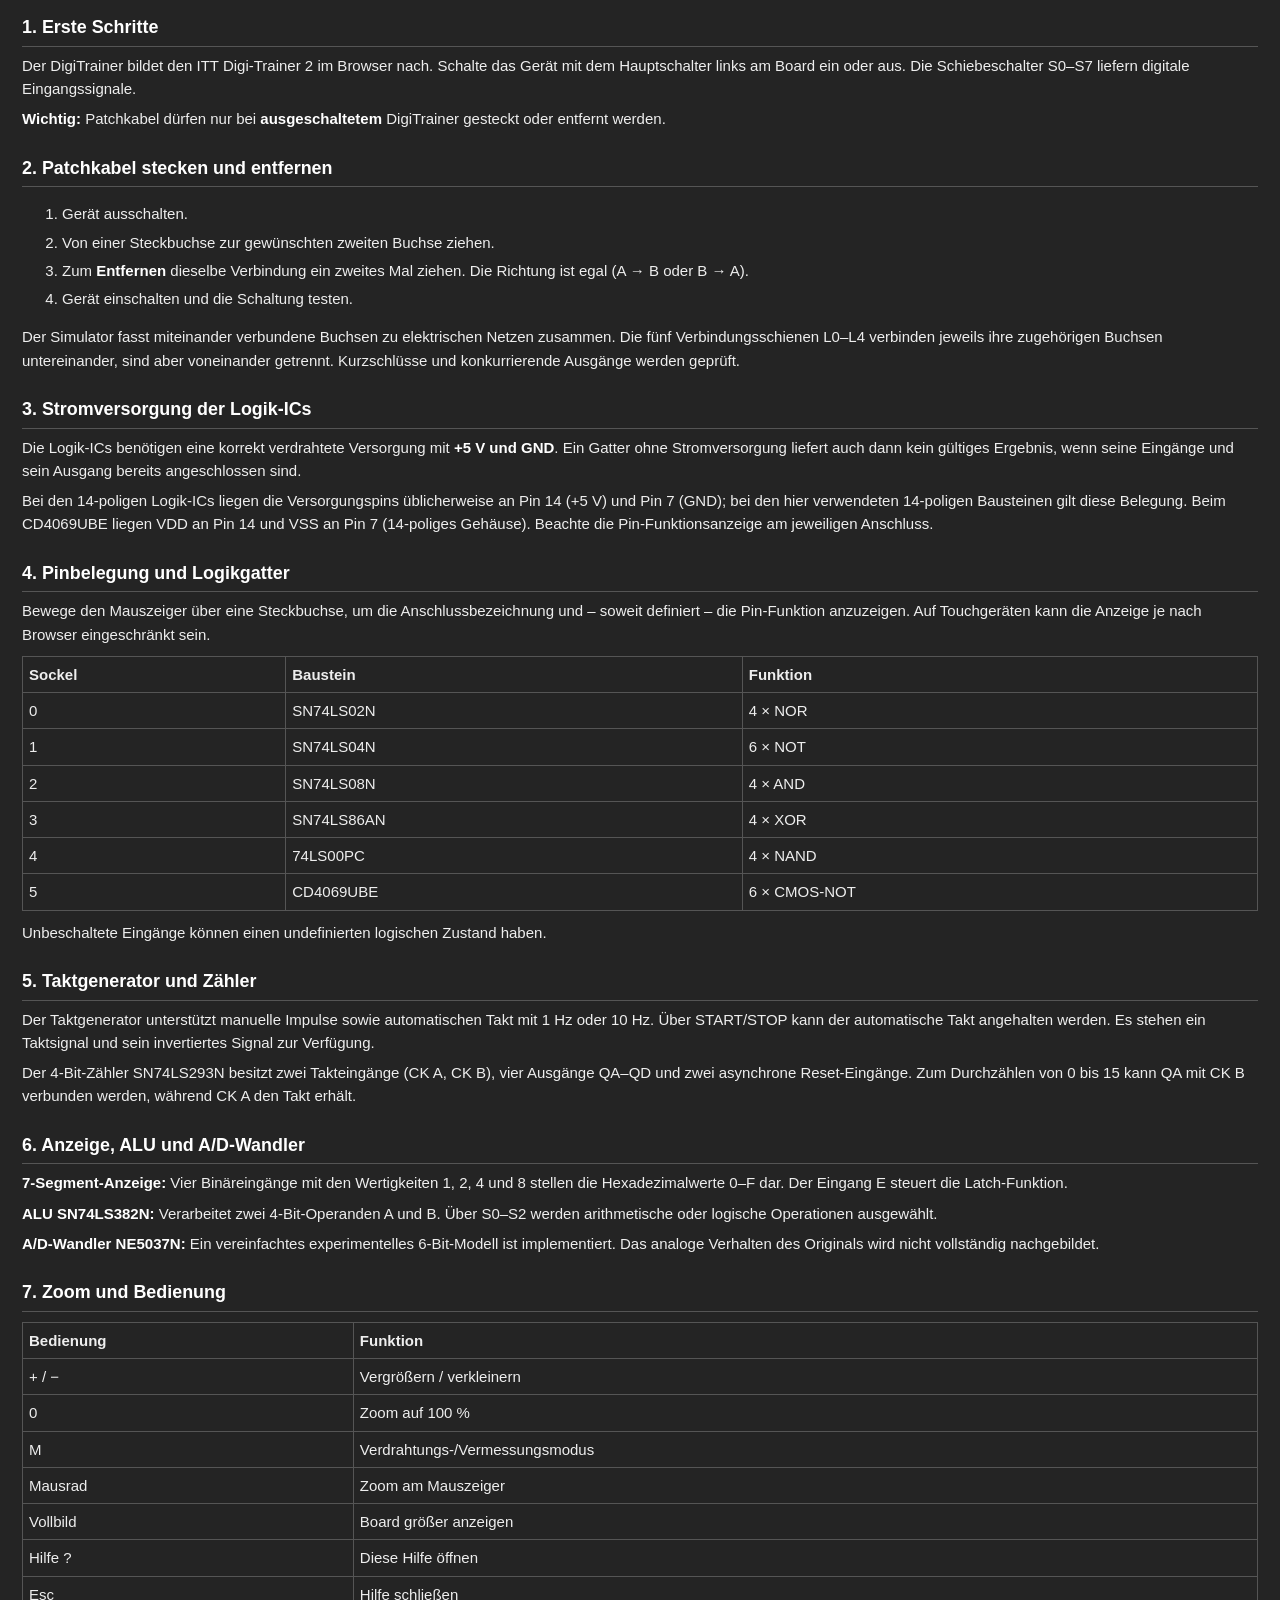
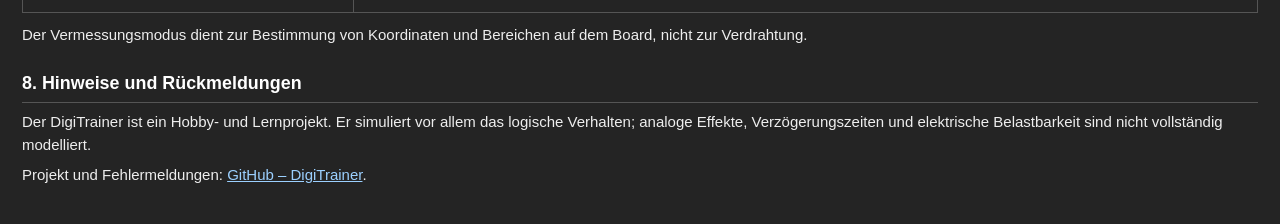
==== help.html @ 3e407222 "Add files via upload" ====
<!DOCTYPE html>
<html lang="de"><head><meta charset="UTF-8"><meta name="viewport" content="width=device-width, initial-scale=1"><title>DigiTrainer – Hilfe</title>
<style>body{background:#242424;color:#eee;font:15px/1.55 Arial,Helvetica,sans-serif;margin:0;padding:14px 22px 30px}h2{color:#fff;font-size:1.12rem;margin:24px 0 7px;border-bottom:1px solid #555;padding-bottom:4px}h2:first-child{margin-top:0}p{margin:7px 0}li{margin:5px 0}code{background:#393939;padding:2px 5px;border-radius:3px}a{color:#9bd0ff}strong{color:white}table{border-collapse:collapse;width:100%;margin:10px 0}td,th{border:1px solid #555;padding:6px;text-align:left}@media(max-width:500px){body{padding:12px;font-size:14px}}</style></head><body>
<h2>1. Erste Schritte</h2>
<p>Der DigiTrainer bildet den ITT Digi-Trainer 2 im Browser nach. Schalte das Gerät mit dem Hauptschalter links am Board ein oder aus. Die Schiebeschalter S0–S7 liefern digitale Eingangssignale.</p>
<p><strong>Wichtig:</strong> Patchkabel dürfen nur bei <strong>ausgeschaltetem</strong> DigiTrainer gesteckt oder entfernt werden.</p>
<h2>2. Patchkabel stecken und entfernen</h2>
<ol><li>Gerät ausschalten.</li><li>Von einer Steckbuchse zur gewünschten zweiten Buchse ziehen.</li><li>Zum <strong>Entfernen</strong> dieselbe Verbindung ein zweites Mal ziehen. Die Richtung ist egal (A → B oder B → A).</li><li>Gerät einschalten und die Schaltung testen.</li></ol>
<p>Der Simulator fasst miteinander verbundene Buchsen zu elektrischen Netzen zusammen. Die fünf Verbindungsschienen L0–L4 verbinden jeweils ihre zugehörigen Buchsen untereinander, sind aber voneinander getrennt. Kurzschlüsse und konkurrierende Ausgänge werden geprüft.</p>
<h2>3. Stromversorgung der Logik-ICs</h2>
<p>Die Logik-ICs benötigen eine korrekt verdrahtete Versorgung mit <strong>+5 V und GND</strong>. Ein Gatter ohne Stromversorgung liefert auch dann kein gültiges Ergebnis, wenn seine Eingänge und sein Ausgang bereits angeschlossen sind.</p>
<p>Bei den 14-poligen Logik-ICs liegen die Versorgungspins üblicherweise an Pin 14 (+5 V) und Pin 7 (GND); bei den hier verwendeten 14-poligen Bausteinen gilt diese Belegung. Beim CD4069UBE liegen VDD an Pin 14 und VSS an Pin 7 (14-poliges Gehäuse). Beachte die Pin-Funktionsanzeige am jeweiligen Anschluss.</p>
<h2>4. Pinbelegung und Logikgatter</h2>
<p>Bewege den Mauszeiger über eine Steckbuchse, um die Anschlussbezeichnung und – soweit definiert – die Pin-Funktion anzuzeigen. Auf Touchgeräten kann die Anzeige je nach Browser eingeschränkt sein.</p>
<table><tr><th>Sockel</th><th>Baustein</th><th>Funktion</th></tr><tr><td>0</td><td>SN74LS02N</td><td>4 × NOR</td></tr><tr><td>1</td><td>SN74LS04N</td><td>6 × NOT</td></tr><tr><td>2</td><td>SN74LS08N</td><td>4 × AND</td></tr><tr><td>3</td><td>SN74LS86AN</td><td>4 × XOR</td></tr><tr><td>4</td><td>74LS00PC</td><td>4 × NAND</td></tr><tr><td>5</td><td>CD4069UBE</td><td>6 × CMOS-NOT</td></tr></table>
<p>Unbeschaltete Eingänge können einen undefinierten logischen Zustand haben.</p>
<h2>5. Taktgenerator und Zähler</h2>
<p>Der Taktgenerator unterstützt manuelle Impulse sowie automatischen Takt mit 1 Hz oder 10 Hz. Über START/STOP kann der automatische Takt angehalten werden. Es stehen ein Taktsignal und sein invertiertes Signal zur Verfügung.</p>
<p>Der 4-Bit-Zähler SN74LS293N besitzt zwei Takteingänge (CK A, CK B), vier Ausgänge QA–QD und zwei asynchrone Reset-Eingänge. Zum Durchzählen von 0 bis 15 kann QA mit CK B verbunden werden, während CK A den Takt erhält.</p>
<h2>6. Anzeige, ALU und A/D-Wandler</h2>
<p><strong>7-Segment-Anzeige:</strong> Vier Binäreingänge mit den Wertigkeiten 1, 2, 4 und 8 stellen die Hexadezimalwerte 0–F dar. Der Eingang E steuert die Latch-Funktion.</p>
<p><strong>ALU SN74LS382N:</strong> Verarbeitet zwei 4-Bit-Operanden A und B. Über S0–S2 werden arithmetische oder logische Operationen ausgewählt.</p>
<p><strong>A/D-Wandler NE5037N:</strong> Ein vereinfachtes experimentelles 6-Bit-Modell ist implementiert. Das analoge Verhalten des Originals wird nicht vollständig nachgebildet.</p>
<h2>7. Zoom und Bedienung</h2>
<table><tr><th>Bedienung</th><th>Funktion</th></tr><tr><td>+ / −</td><td>Vergrößern / verkleinern</td></tr><tr><td>0</td><td>Zoom auf 100 %</td></tr><tr><td>M</td><td>Verdrahtungs-/Vermessungsmodus</td></tr><tr><td>Mausrad</td><td>Zoom am Mauszeiger</td></tr><tr><td>Vollbild</td><td>Board größer anzeigen</td></tr><tr><td>Hilfe ?</td><td>Diese Hilfe öffnen</td></tr><tr><td>Esc</td><td>Hilfe schließen</td></tr></table>
<p>Der Vermessungsmodus dient zur Bestimmung von Koordinaten und Bereichen auf dem Board, nicht zur Verdrahtung.</p>
<h2>8. Hinweise und Rückmeldungen</h2>
<p>Der DigiTrainer ist ein Hobby- und Lernprojekt. Er simuliert vor allem das logische Verhalten; analoge Effekte, Verzögerungszeiten und elektrische Belastbarkeit sind nicht vollständig modelliert.</p>
<p>Projekt und Fehlermeldungen: <a href="https://github.com/ManiBecker/DigiTrainer" target="_blank" rel="noopener">GitHub – DigiTrainer</a>.</p>
</body></html>
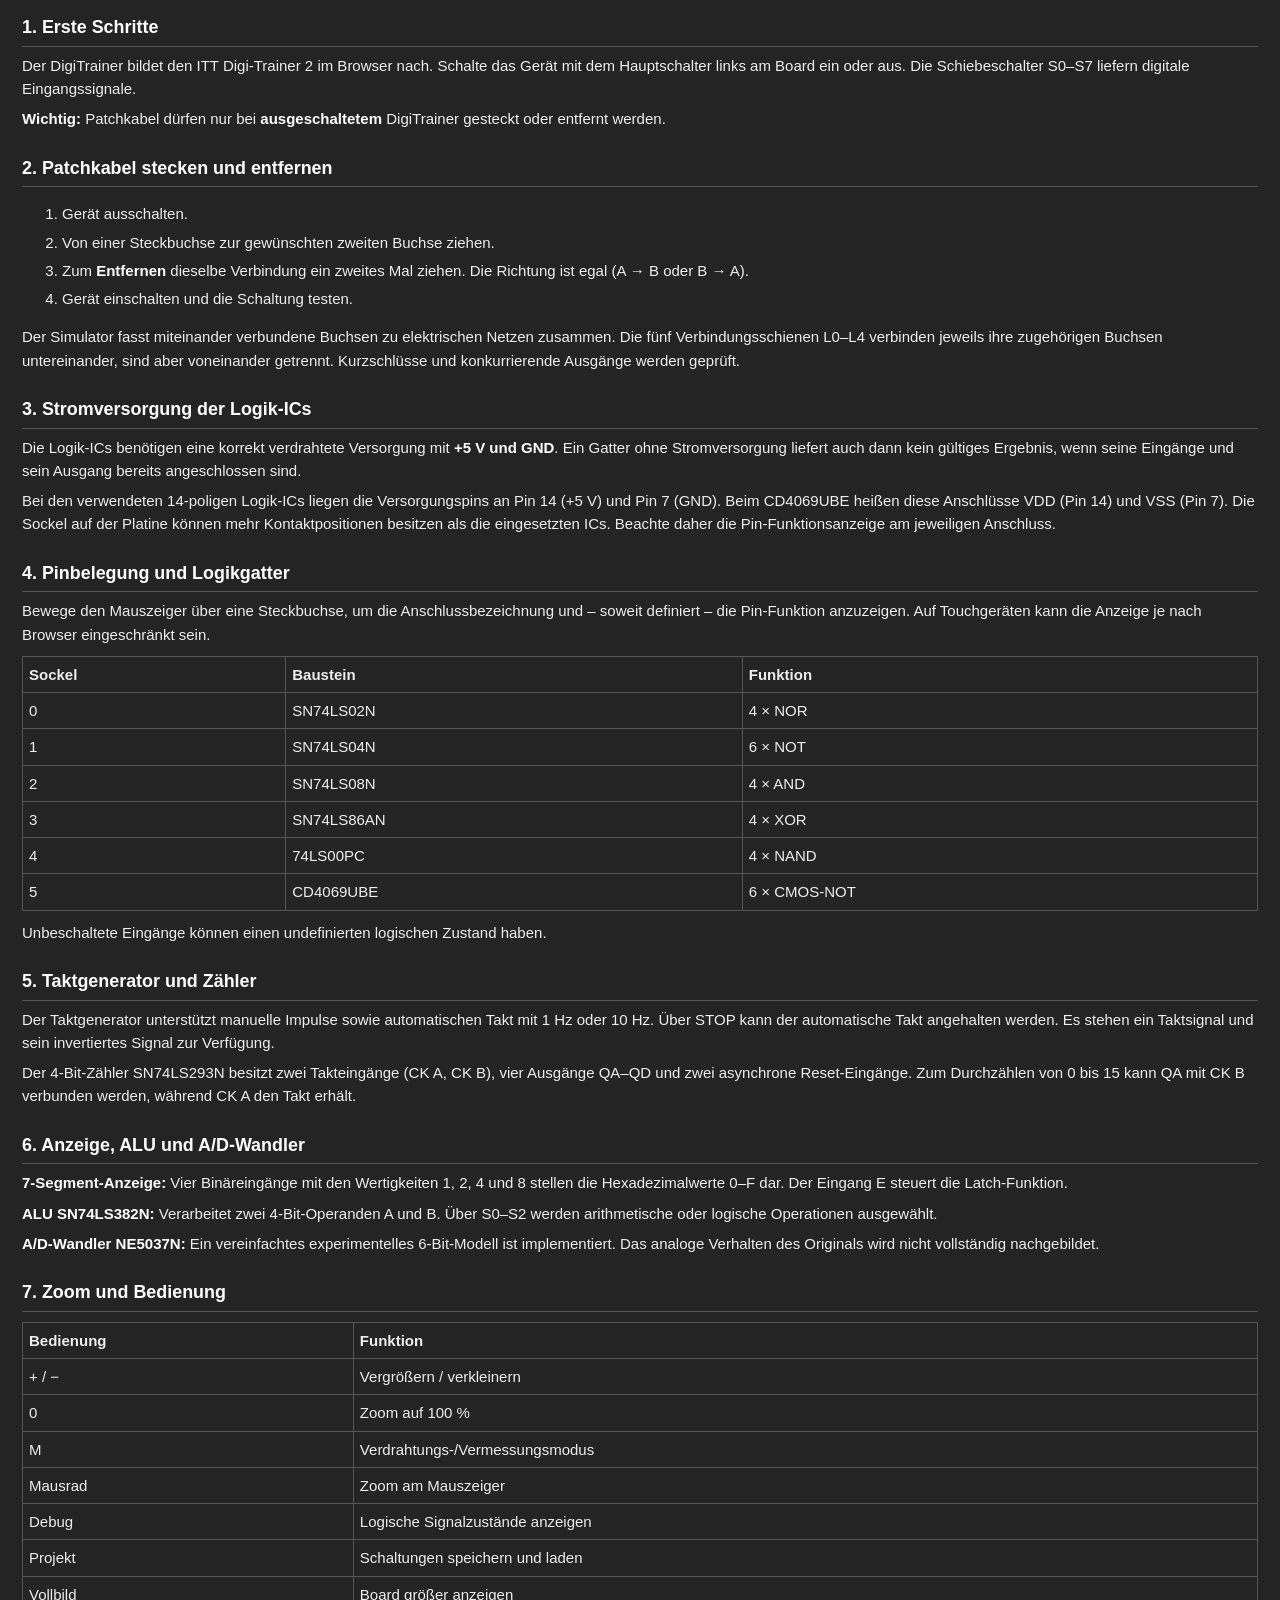
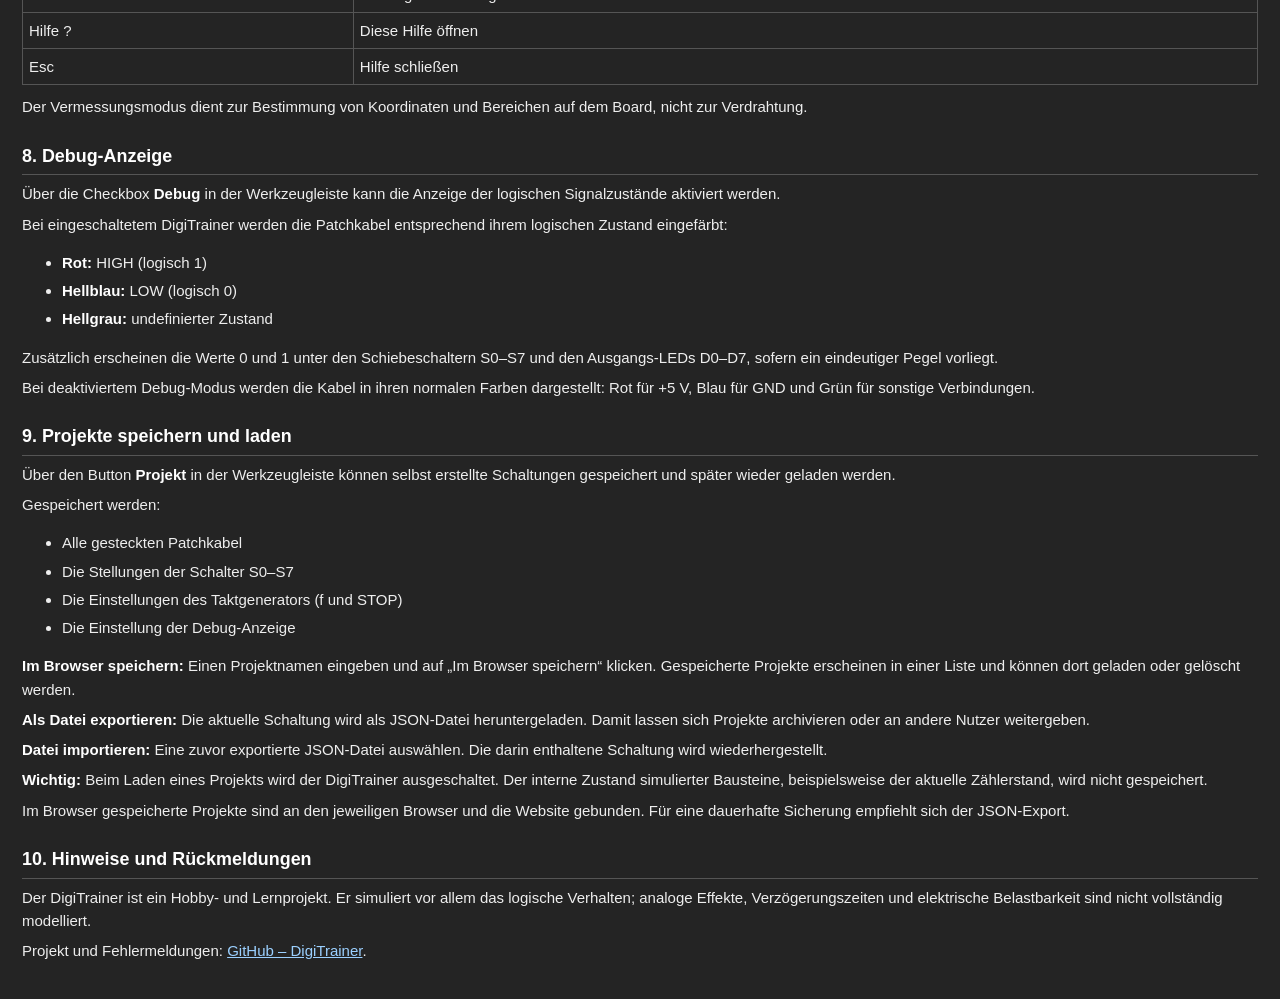
==== commit b2e673e6: "Refactor help.html for improved structure and content" ====
--- a/help.html
+++ b/help.html
@@ -1,30 +1,106 @@
 <!DOCTYPE html>
-<html lang="de"><head><meta charset="UTF-8"><meta name="viewport" content="width=device-width, initial-scale=1"><title>DigiTrainer – Hilfe</title>
-<style>body{background:#242424;color:#eee;font:15px/1.55 Arial,Helvetica,sans-serif;margin:0;padding:14px 22px 30px}h2{color:#fff;font-size:1.12rem;margin:24px 0 7px;border-bottom:1px solid #555;padding-bottom:4px}h2:first-child{margin-top:0}p{margin:7px 0}li{margin:5px 0}code{background:#393939;padding:2px 5px;border-radius:3px}a{color:#9bd0ff}strong{color:white}table{border-collapse:collapse;width:100%;margin:10px 0}td,th{border:1px solid #555;padding:6px;text-align:left}@media(max-width:500px){body{padding:12px;font-size:14px}}</style></head><body>
+<html lang="de">
+<head>
+<meta charset="UTF-8">
+<meta name="viewport" content="width=device-width, initial-scale=1">
+<title>DigiTrainer – Hilfe</title>
+<style>
+body{background:#242424;color:#eee;font:15px/1.55 Arial,Helvetica,sans-serif;margin:0;padding:14px 22px 30px}
+h2{color:#fff;font-size:1.12rem;margin:24px 0 7px;border-bottom:1px solid #555;padding-bottom:4px}
+h2:first-child{margin-top:0}
+p{margin:7px 0}
+li{margin:5px 0}
+code{background:#393939;padding:2px 5px;border-radius:3px}
+a{color:#9bd0ff}
+strong{color:white}
+table{border-collapse:collapse;width:100%;margin:10px 0}
+td,th{border:1px solid #555;padding:6px;text-align:left}
+@media(max-width:500px){body{padding:12px;font-size:14px}}
+</style>
+</head>
+<body>
 <h2>1. Erste Schritte</h2>
 <p>Der DigiTrainer bildet den ITT Digi-Trainer 2 im Browser nach. Schalte das Gerät mit dem Hauptschalter links am Board ein oder aus. Die Schiebeschalter S0–S7 liefern digitale Eingangssignale.</p>
 <p><strong>Wichtig:</strong> Patchkabel dürfen nur bei <strong>ausgeschaltetem</strong> DigiTrainer gesteckt oder entfernt werden.</p>
+
 <h2>2. Patchkabel stecken und entfernen</h2>
-<ol><li>Gerät ausschalten.</li><li>Von einer Steckbuchse zur gewünschten zweiten Buchse ziehen.</li><li>Zum <strong>Entfernen</strong> dieselbe Verbindung ein zweites Mal ziehen. Die Richtung ist egal (A → B oder B → A).</li><li>Gerät einschalten und die Schaltung testen.</li></ol>
+<ol>
+<li>Gerät ausschalten.</li>
+<li>Von einer Steckbuchse zur gewünschten zweiten Buchse ziehen.</li>
+<li>Zum <strong>Entfernen</strong> dieselbe Verbindung ein zweites Mal ziehen. Die Richtung ist egal (A → B oder B → A).</li>
+<li>Gerät einschalten und die Schaltung testen.</li>
+</ol>
 <p>Der Simulator fasst miteinander verbundene Buchsen zu elektrischen Netzen zusammen. Die fünf Verbindungsschienen L0–L4 verbinden jeweils ihre zugehörigen Buchsen untereinander, sind aber voneinander getrennt. Kurzschlüsse und konkurrierende Ausgänge werden geprüft.</p>
+
 <h2>3. Stromversorgung der Logik-ICs</h2>
 <p>Die Logik-ICs benötigen eine korrekt verdrahtete Versorgung mit <strong>+5 V und GND</strong>. Ein Gatter ohne Stromversorgung liefert auch dann kein gültiges Ergebnis, wenn seine Eingänge und sein Ausgang bereits angeschlossen sind.</p>
-<p>Bei den 14-poligen Logik-ICs liegen die Versorgungspins üblicherweise an Pin 14 (+5 V) und Pin 7 (GND); bei den hier verwendeten 14-poligen Bausteinen gilt diese Belegung. Beim CD4069UBE liegen VDD an Pin 14 und VSS an Pin 7 (14-poliges Gehäuse). Beachte die Pin-Funktionsanzeige am jeweiligen Anschluss.</p>
+<p>Bei den verwendeten 14-poligen Logik-ICs liegen die Versorgungspins an Pin 14 (+5 V) und Pin 7 (GND). Beim CD4069UBE heißen diese Anschlüsse VDD (Pin 14) und VSS (Pin 7). Die Sockel auf der Platine können mehr Kontaktpositionen besitzen als die eingesetzten ICs. Beachte daher die Pin-Funktionsanzeige am jeweiligen Anschluss.</p>
+
 <h2>4. Pinbelegung und Logikgatter</h2>
 <p>Bewege den Mauszeiger über eine Steckbuchse, um die Anschlussbezeichnung und – soweit definiert – die Pin-Funktion anzuzeigen. Auf Touchgeräten kann die Anzeige je nach Browser eingeschränkt sein.</p>
-<table><tr><th>Sockel</th><th>Baustein</th><th>Funktion</th></tr><tr><td>0</td><td>SN74LS02N</td><td>4 × NOR</td></tr><tr><td>1</td><td>SN74LS04N</td><td>6 × NOT</td></tr><tr><td>2</td><td>SN74LS08N</td><td>4 × AND</td></tr><tr><td>3</td><td>SN74LS86AN</td><td>4 × XOR</td></tr><tr><td>4</td><td>74LS00PC</td><td>4 × NAND</td></tr><tr><td>5</td><td>CD4069UBE</td><td>6 × CMOS-NOT</td></tr></table>
+<table>
+<tr><th>Sockel</th><th>Baustein</th><th>Funktion</th></tr>
+<tr><td>0</td><td>SN74LS02N</td><td>4 × NOR</td></tr>
+<tr><td>1</td><td>SN74LS04N</td><td>6 × NOT</td></tr>
+<tr><td>2</td><td>SN74LS08N</td><td>4 × AND</td></tr>
+<tr><td>3</td><td>SN74LS86AN</td><td>4 × XOR</td></tr>
+<tr><td>4</td><td>74LS00PC</td><td>4 × NAND</td></tr>
+<tr><td>5</td><td>CD4069UBE</td><td>6 × CMOS-NOT</td></tr>
+</table>
 <p>Unbeschaltete Eingänge können einen undefinierten logischen Zustand haben.</p>
+
 <h2>5. Taktgenerator und Zähler</h2>
-<p>Der Taktgenerator unterstützt manuelle Impulse sowie automatischen Takt mit 1 Hz oder 10 Hz. Über START/STOP kann der automatische Takt angehalten werden. Es stehen ein Taktsignal und sein invertiertes Signal zur Verfügung.</p>
+<p>Der Taktgenerator unterstützt manuelle Impulse sowie automatischen Takt mit 1 Hz oder 10 Hz. Über STOP kann der automatische Takt angehalten werden. Es stehen ein Taktsignal und sein invertiertes Signal zur Verfügung.</p>
 <p>Der 4-Bit-Zähler SN74LS293N besitzt zwei Takteingänge (CK A, CK B), vier Ausgänge QA–QD und zwei asynchrone Reset-Eingänge. Zum Durchzählen von 0 bis 15 kann QA mit CK B verbunden werden, während CK A den Takt erhält.</p>
+
 <h2>6. Anzeige, ALU und A/D-Wandler</h2>
 <p><strong>7-Segment-Anzeige:</strong> Vier Binäreingänge mit den Wertigkeiten 1, 2, 4 und 8 stellen die Hexadezimalwerte 0–F dar. Der Eingang E steuert die Latch-Funktion.</p>
 <p><strong>ALU SN74LS382N:</strong> Verarbeitet zwei 4-Bit-Operanden A und B. Über S0–S2 werden arithmetische oder logische Operationen ausgewählt.</p>
 <p><strong>A/D-Wandler NE5037N:</strong> Ein vereinfachtes experimentelles 6-Bit-Modell ist implementiert. Das analoge Verhalten des Originals wird nicht vollständig nachgebildet.</p>
+
 <h2>7. Zoom und Bedienung</h2>
-<table><tr><th>Bedienung</th><th>Funktion</th></tr><tr><td>+ / −</td><td>Vergrößern / verkleinern</td></tr><tr><td>0</td><td>Zoom auf 100 %</td></tr><tr><td>M</td><td>Verdrahtungs-/Vermessungsmodus</td></tr><tr><td>Mausrad</td><td>Zoom am Mauszeiger</td></tr><tr><td>Vollbild</td><td>Board größer anzeigen</td></tr><tr><td>Hilfe ?</td><td>Diese Hilfe öffnen</td></tr><tr><td>Esc</td><td>Hilfe schließen</td></tr></table>
+<table>
+<tr><th>Bedienung</th><th>Funktion</th></tr>
+<tr><td>+ / −</td><td>Vergrößern / verkleinern</td></tr>
+<tr><td>0</td><td>Zoom auf 100 %</td></tr>
+<tr><td>M</td><td>Verdrahtungs-/Vermessungsmodus</td></tr>
+<tr><td>Mausrad</td><td>Zoom am Mauszeiger</td></tr>
+<tr><td>Debug</td><td>Logische Signalzustände anzeigen</td></tr>
+<tr><td>Projekt</td><td>Schaltungen speichern und laden</td></tr>
+<tr><td>Vollbild</td><td>Board größer anzeigen</td></tr>
+<tr><td>Hilfe ?</td><td>Diese Hilfe öffnen</td></tr>
+<tr><td>Esc</td><td>Hilfe schließen</td></tr>
+</table>
 <p>Der Vermessungsmodus dient zur Bestimmung von Koordinaten und Bereichen auf dem Board, nicht zur Verdrahtung.</p>
-<h2>8. Hinweise und Rückmeldungen</h2>
+
+<h2>8. Debug-Anzeige</h2>
+<p>Über die Checkbox <strong>Debug</strong> in der Werkzeugleiste kann die Anzeige der logischen Signalzustände aktiviert werden.</p>
+<p>Bei eingeschaltetem DigiTrainer werden die Patchkabel entsprechend ihrem logischen Zustand eingefärbt:</p>
+<ul>
+<li><strong>Rot:</strong> HIGH (logisch 1)</li>
+<li><strong>Hellblau:</strong> LOW (logisch 0)</li>
+<li><strong>Hellgrau:</strong> undefinierter Zustand</li>
+</ul>
+<p>Zusätzlich erscheinen die Werte 0 und 1 unter den Schiebeschaltern S0–S7 und den Ausgangs-LEDs D0–D7, sofern ein eindeutiger Pegel vorliegt.</p>
+<p>Bei deaktiviertem Debug-Modus werden die Kabel in ihren normalen Farben dargestellt: Rot für +5 V, Blau für GND und Grün für sonstige Verbindungen.</p>
+
+<h2>9. Projekte speichern und laden</h2>
+<p>Über den Button <strong>Projekt</strong> in der Werkzeugleiste können selbst erstellte Schaltungen gespeichert und später wieder geladen werden.</p>
+<p>Gespeichert werden:</p>
+<ul>
+<li>Alle gesteckten Patchkabel</li>
+<li>Die Stellungen der Schalter S0–S7</li>
+<li>Die Einstellungen des Taktgenerators (f und STOP)</li>
+<li>Die Einstellung der Debug-Anzeige</li>
+</ul>
+<p><strong>Im Browser speichern:</strong> Einen Projektnamen eingeben und auf „Im Browser speichern“ klicken. Gespeicherte Projekte erscheinen in einer Liste und können dort geladen oder gelöscht werden.</p>
+<p><strong>Als Datei exportieren:</strong> Die aktuelle Schaltung wird als JSON-Datei heruntergeladen. Damit lassen sich Projekte archivieren oder an andere Nutzer weitergeben.</p>
+<p><strong>Datei importieren:</strong> Eine zuvor exportierte JSON-Datei auswählen. Die darin enthaltene Schaltung wird wiederhergestellt.</p>
+<p><strong>Wichtig:</strong> Beim Laden eines Projekts wird der DigiTrainer ausgeschaltet. Der interne Zustand simulierter Bausteine, beispielsweise der aktuelle Zählerstand, wird nicht gespeichert.</p>
+<p>Im Browser gespeicherte Projekte sind an den jeweiligen Browser und die Website gebunden. Für eine dauerhafte Sicherung empfiehlt sich der JSON-Export.</p>
+
+<h2>10. Hinweise und Rückmeldungen</h2>
 <p>Der DigiTrainer ist ein Hobby- und Lernprojekt. Er simuliert vor allem das logische Verhalten; analoge Effekte, Verzögerungszeiten und elektrische Belastbarkeit sind nicht vollständig modelliert.</p>
 <p>Projekt und Fehlermeldungen: <a href="https://github.com/ManiBecker/DigiTrainer" target="_blank" rel="noopener">GitHub – DigiTrainer</a>.</p>
-</body></html>
+</body>
+</html>
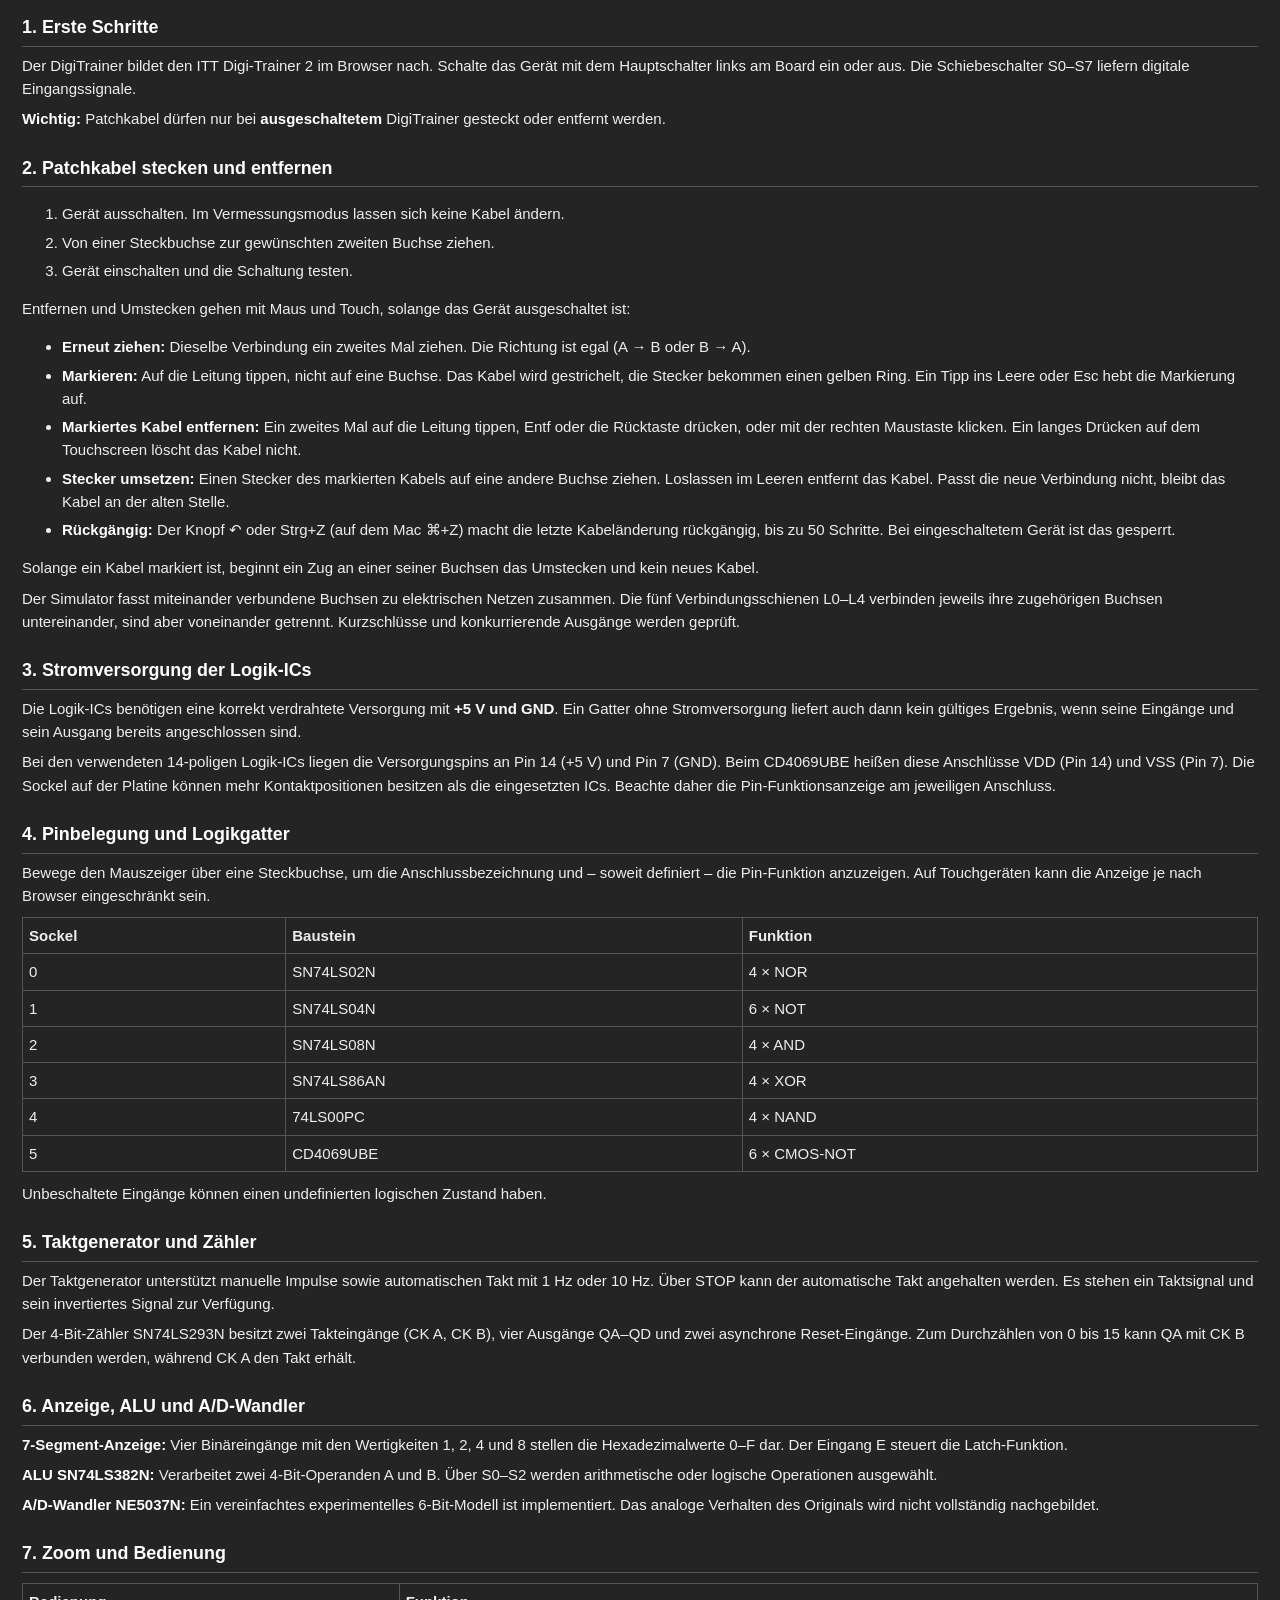
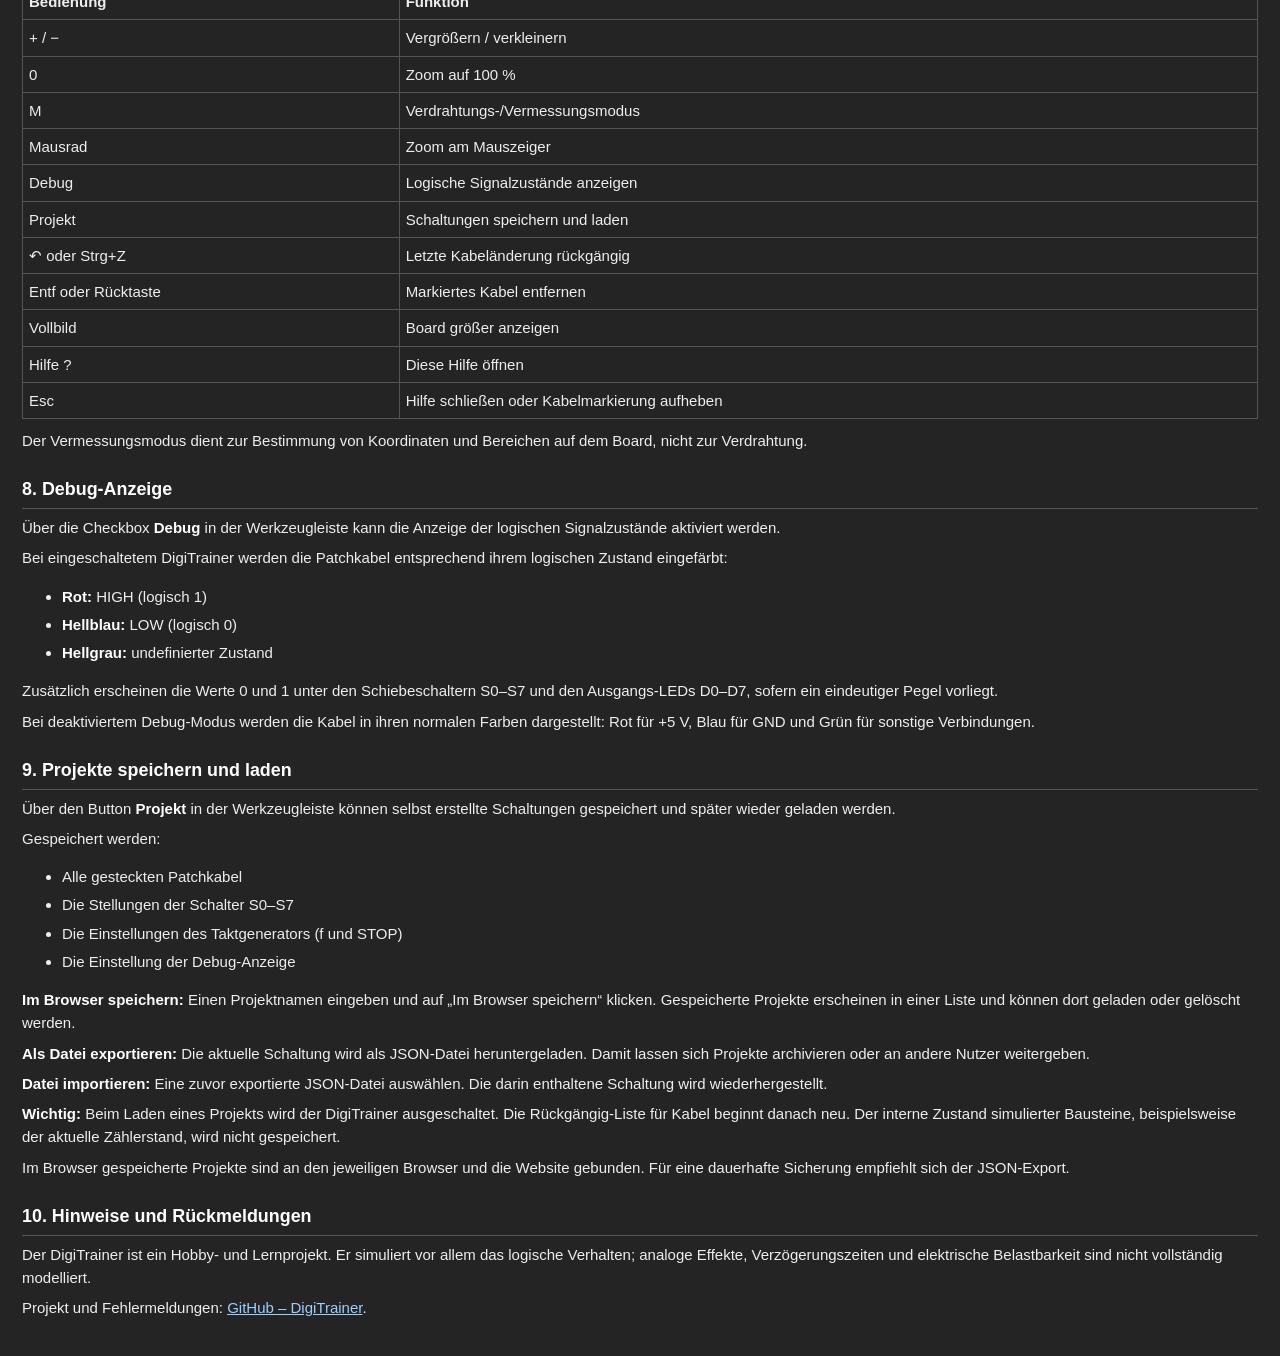
==== commit c3bf6380: "Kabel lassen sich markieren, umstecken und rückgängig machen. Die Bedienung liegt in js/kabel.js, da" ====
--- a/help.html
+++ b/help.html
@@ -25,11 +25,19 @@
 
 <h2>2. Patchkabel stecken und entfernen</h2>
 <ol>
-<li>Gerät ausschalten.</li>
+<li>Gerät ausschalten. Im Vermessungsmodus lassen sich keine Kabel ändern.</li>
 <li>Von einer Steckbuchse zur gewünschten zweiten Buchse ziehen.</li>
-<li>Zum <strong>Entfernen</strong> dieselbe Verbindung ein zweites Mal ziehen. Die Richtung ist egal (A → B oder B → A).</li>
 <li>Gerät einschalten und die Schaltung testen.</li>
 </ol>
+<p>Entfernen und Umstecken gehen mit Maus und Touch, solange das Gerät ausgeschaltet ist:</p>
+<ul>
+<li><strong>Erneut ziehen:</strong> Dieselbe Verbindung ein zweites Mal ziehen. Die Richtung ist egal (A → B oder B → A).</li>
+<li><strong>Markieren:</strong> Auf die Leitung tippen, nicht auf eine Buchse. Das Kabel wird gestrichelt, die Stecker bekommen einen gelben Ring. Ein Tipp ins Leere oder Esc hebt die Markierung auf.</li>
+<li><strong>Markiertes Kabel entfernen:</strong> Ein zweites Mal auf die Leitung tippen, Entf oder die Rücktaste drücken, oder mit der rechten Maustaste klicken. Ein langes Drücken auf dem Touchscreen löscht das Kabel nicht.</li>
+<li><strong>Stecker umsetzen:</strong> Einen Stecker des markierten Kabels auf eine andere Buchse ziehen. Loslassen im Leeren entfernt das Kabel. Passt die neue Verbindung nicht, bleibt das Kabel an der alten Stelle.</li>
+<li><strong>Rückgängig:</strong> Der Knopf ↶ oder Strg+Z (auf dem Mac ⌘+Z) macht die letzte Kabeländerung rückgängig, bis zu 50 Schritte. Bei eingeschaltetem Gerät ist das gesperrt.</li>
+</ul>
+<p>Solange ein Kabel markiert ist, beginnt ein Zug an einer seiner Buchsen das Umstecken und kein neues Kabel.</p>
 <p>Der Simulator fasst miteinander verbundene Buchsen zu elektrischen Netzen zusammen. Die fünf Verbindungsschienen L0–L4 verbinden jeweils ihre zugehörigen Buchsen untereinander, sind aber voneinander getrennt. Kurzschlüsse und konkurrierende Ausgänge werden geprüft.</p>
 
 <h2>3. Stromversorgung der Logik-ICs</h2>
@@ -67,9 +75,11 @@
 <tr><td>Mausrad</td><td>Zoom am Mauszeiger</td></tr>
 <tr><td>Debug</td><td>Logische Signalzustände anzeigen</td></tr>
 <tr><td>Projekt</td><td>Schaltungen speichern und laden</td></tr>
+<tr><td>↶ oder Strg+Z</td><td>Letzte Kabeländerung rückgängig</td></tr>
+<tr><td>Entf oder Rücktaste</td><td>Markiertes Kabel entfernen</td></tr>
 <tr><td>Vollbild</td><td>Board größer anzeigen</td></tr>
 <tr><td>Hilfe ?</td><td>Diese Hilfe öffnen</td></tr>
-<tr><td>Esc</td><td>Hilfe schließen</td></tr>
+<tr><td>Esc</td><td>Hilfe schließen oder Kabelmarkierung aufheben</td></tr>
 </table>
 <p>Der Vermessungsmodus dient zur Bestimmung von Koordinaten und Bereichen auf dem Board, nicht zur Verdrahtung.</p>
 
@@ -96,7 +106,7 @@
 <p><strong>Im Browser speichern:</strong> Einen Projektnamen eingeben und auf „Im Browser speichern“ klicken. Gespeicherte Projekte erscheinen in einer Liste und können dort geladen oder gelöscht werden.</p>
 <p><strong>Als Datei exportieren:</strong> Die aktuelle Schaltung wird als JSON-Datei heruntergeladen. Damit lassen sich Projekte archivieren oder an andere Nutzer weitergeben.</p>
 <p><strong>Datei importieren:</strong> Eine zuvor exportierte JSON-Datei auswählen. Die darin enthaltene Schaltung wird wiederhergestellt.</p>
-<p><strong>Wichtig:</strong> Beim Laden eines Projekts wird der DigiTrainer ausgeschaltet. Der interne Zustand simulierter Bausteine, beispielsweise der aktuelle Zählerstand, wird nicht gespeichert.</p>
+<p><strong>Wichtig:</strong> Beim Laden eines Projekts wird der DigiTrainer ausgeschaltet. Die Rückgängig-Liste für Kabel beginnt danach neu. Der interne Zustand simulierter Bausteine, beispielsweise der aktuelle Zählerstand, wird nicht gespeichert.</p>
 <p>Im Browser gespeicherte Projekte sind an den jeweiligen Browser und die Website gebunden. Für eine dauerhafte Sicherung empfiehlt sich der JSON-Export.</p>
 
 <h2>10. Hinweise und Rückmeldungen</h2>
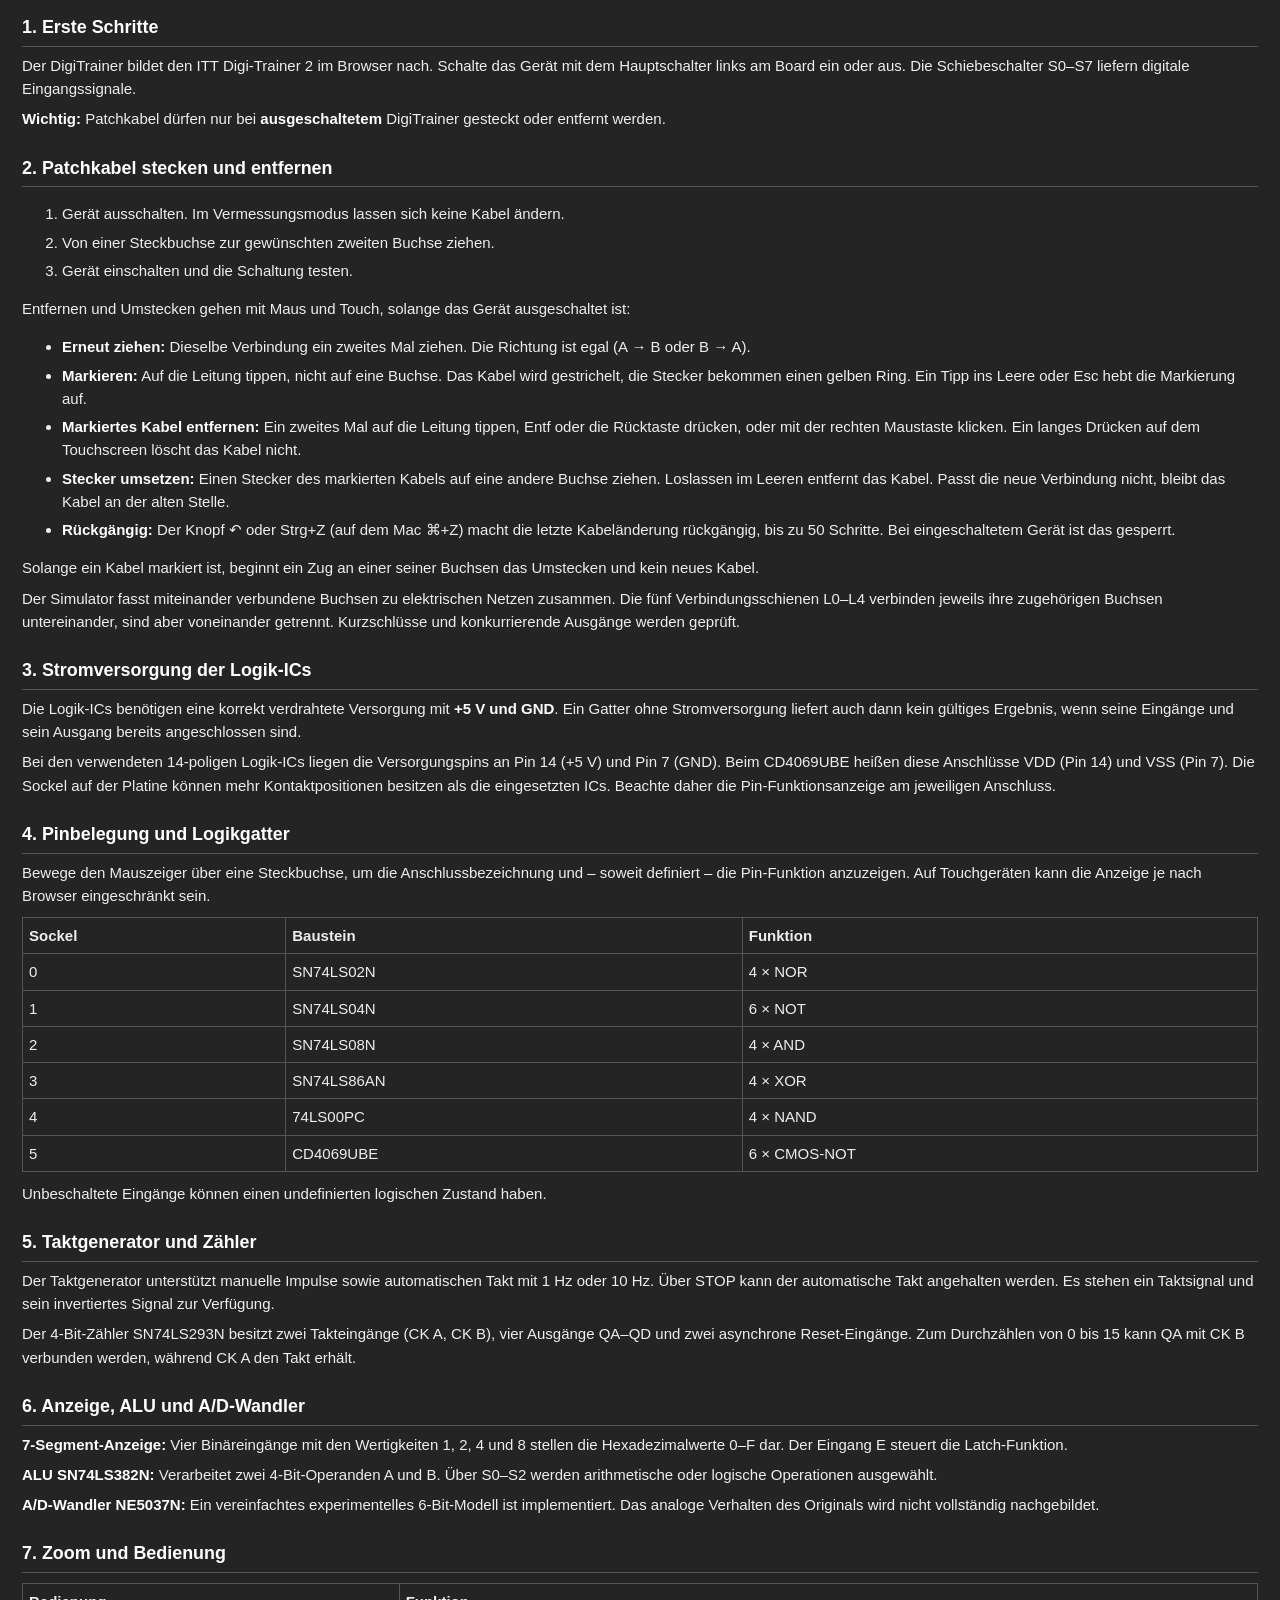
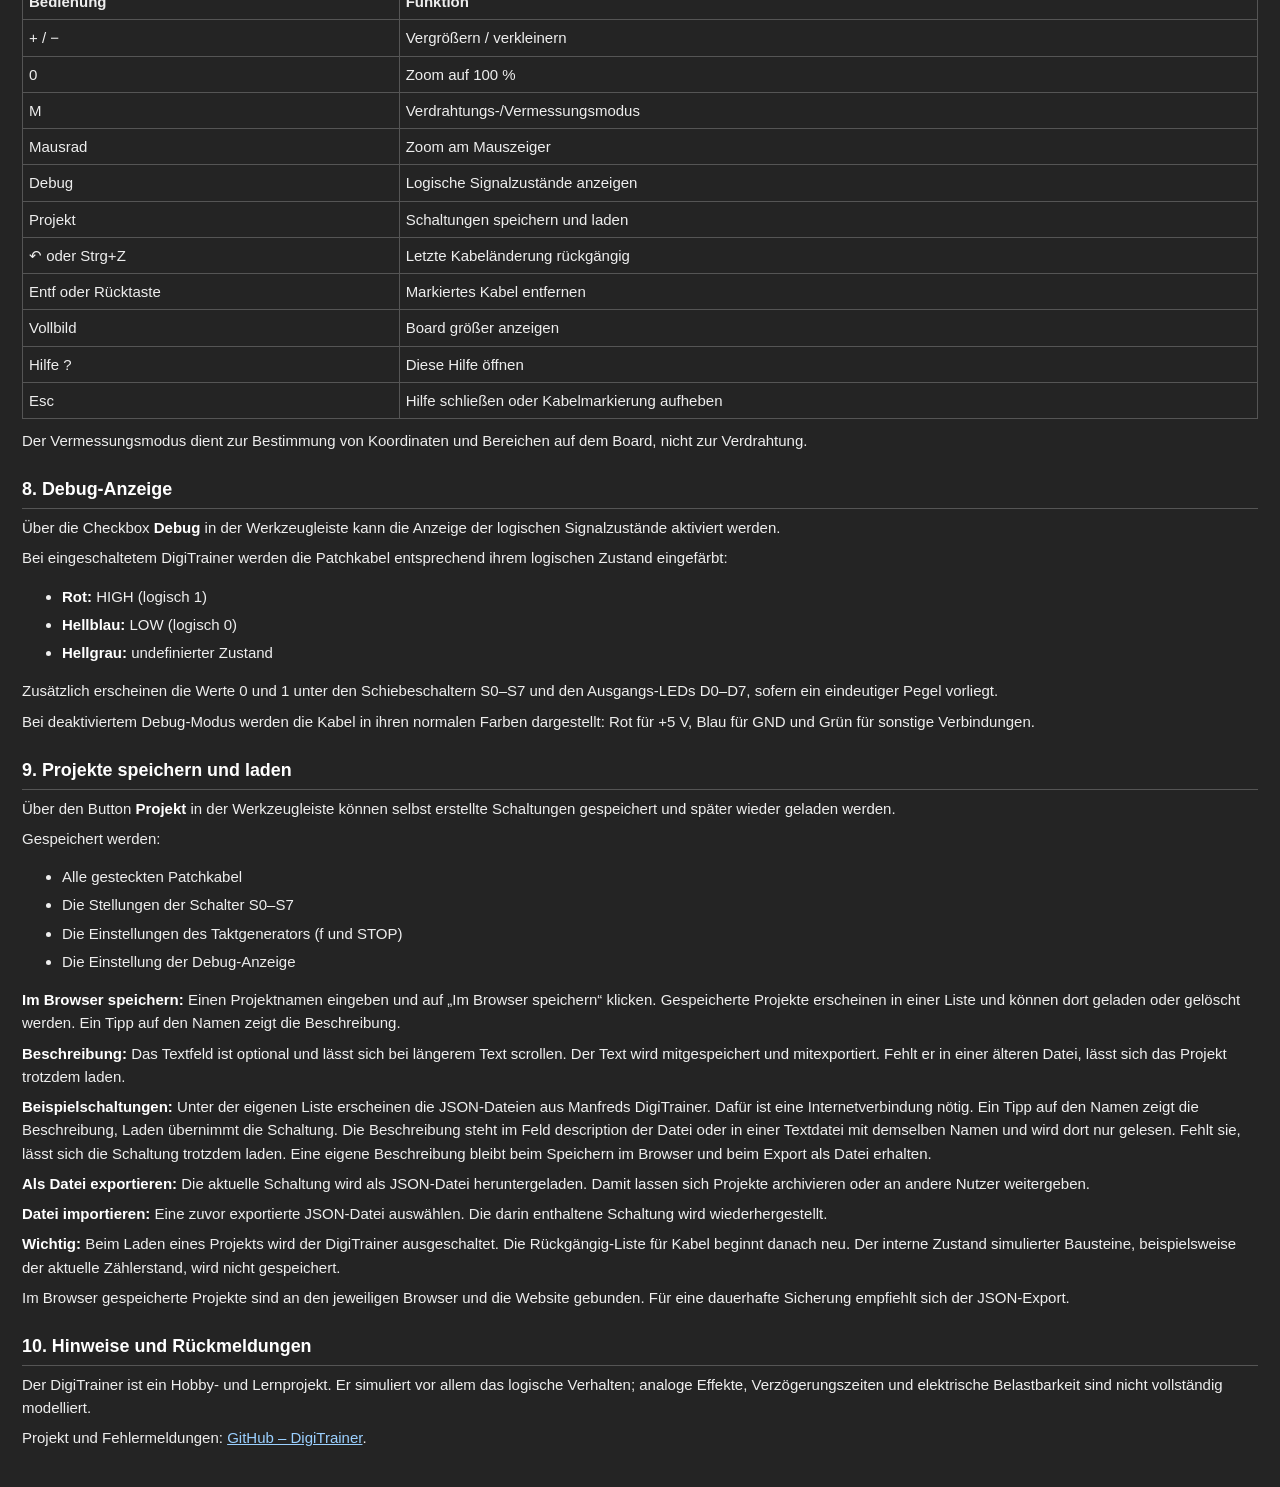
==== commit 8e5a5da1: "Beispielprojekte lassen sich aus Manfreds Repository laden. Die Beschreibung wird dort nur gelesen. " ====
--- a/help.html
+++ b/help.html
@@ -103,7 +103,9 @@
 <li>Die Einstellungen des Taktgenerators (f und STOP)</li>
 <li>Die Einstellung der Debug-Anzeige</li>
 </ul>
-<p><strong>Im Browser speichern:</strong> Einen Projektnamen eingeben und auf „Im Browser speichern“ klicken. Gespeicherte Projekte erscheinen in einer Liste und können dort geladen oder gelöscht werden.</p>
+<p><strong>Im Browser speichern:</strong> Einen Projektnamen eingeben und auf „Im Browser speichern“ klicken. Gespeicherte Projekte erscheinen in einer Liste und können dort geladen oder gelöscht werden. Ein Tipp auf den Namen zeigt die Beschreibung.</p>
+<p><strong>Beschreibung:</strong> Das Textfeld ist optional und lässt sich bei längerem Text scrollen. Der Text wird mitgespeichert und mitexportiert. Fehlt er in einer älteren Datei, lässt sich das Projekt trotzdem laden.</p>
+<p><strong>Beispielschaltungen:</strong> Unter der eigenen Liste erscheinen die JSON-Dateien aus Manfreds DigiTrainer. Dafür ist eine Internetverbindung nötig. Ein Tipp auf den Namen zeigt die Beschreibung, Laden übernimmt die Schaltung. Die Beschreibung steht im Feld description der Datei oder in einer Textdatei mit demselben Namen und wird dort nur gelesen. Fehlt sie, lässt sich die Schaltung trotzdem laden. Eine eigene Beschreibung bleibt beim Speichern im Browser und beim Export als Datei erhalten.</p>
 <p><strong>Als Datei exportieren:</strong> Die aktuelle Schaltung wird als JSON-Datei heruntergeladen. Damit lassen sich Projekte archivieren oder an andere Nutzer weitergeben.</p>
 <p><strong>Datei importieren:</strong> Eine zuvor exportierte JSON-Datei auswählen. Die darin enthaltene Schaltung wird wiederhergestellt.</p>
 <p><strong>Wichtig:</strong> Beim Laden eines Projekts wird der DigiTrainer ausgeschaltet. Die Rückgängig-Liste für Kabel beginnt danach neu. Der interne Zustand simulierter Bausteine, beispielsweise der aktuelle Zählerstand, wird nicht gespeichert.</p>
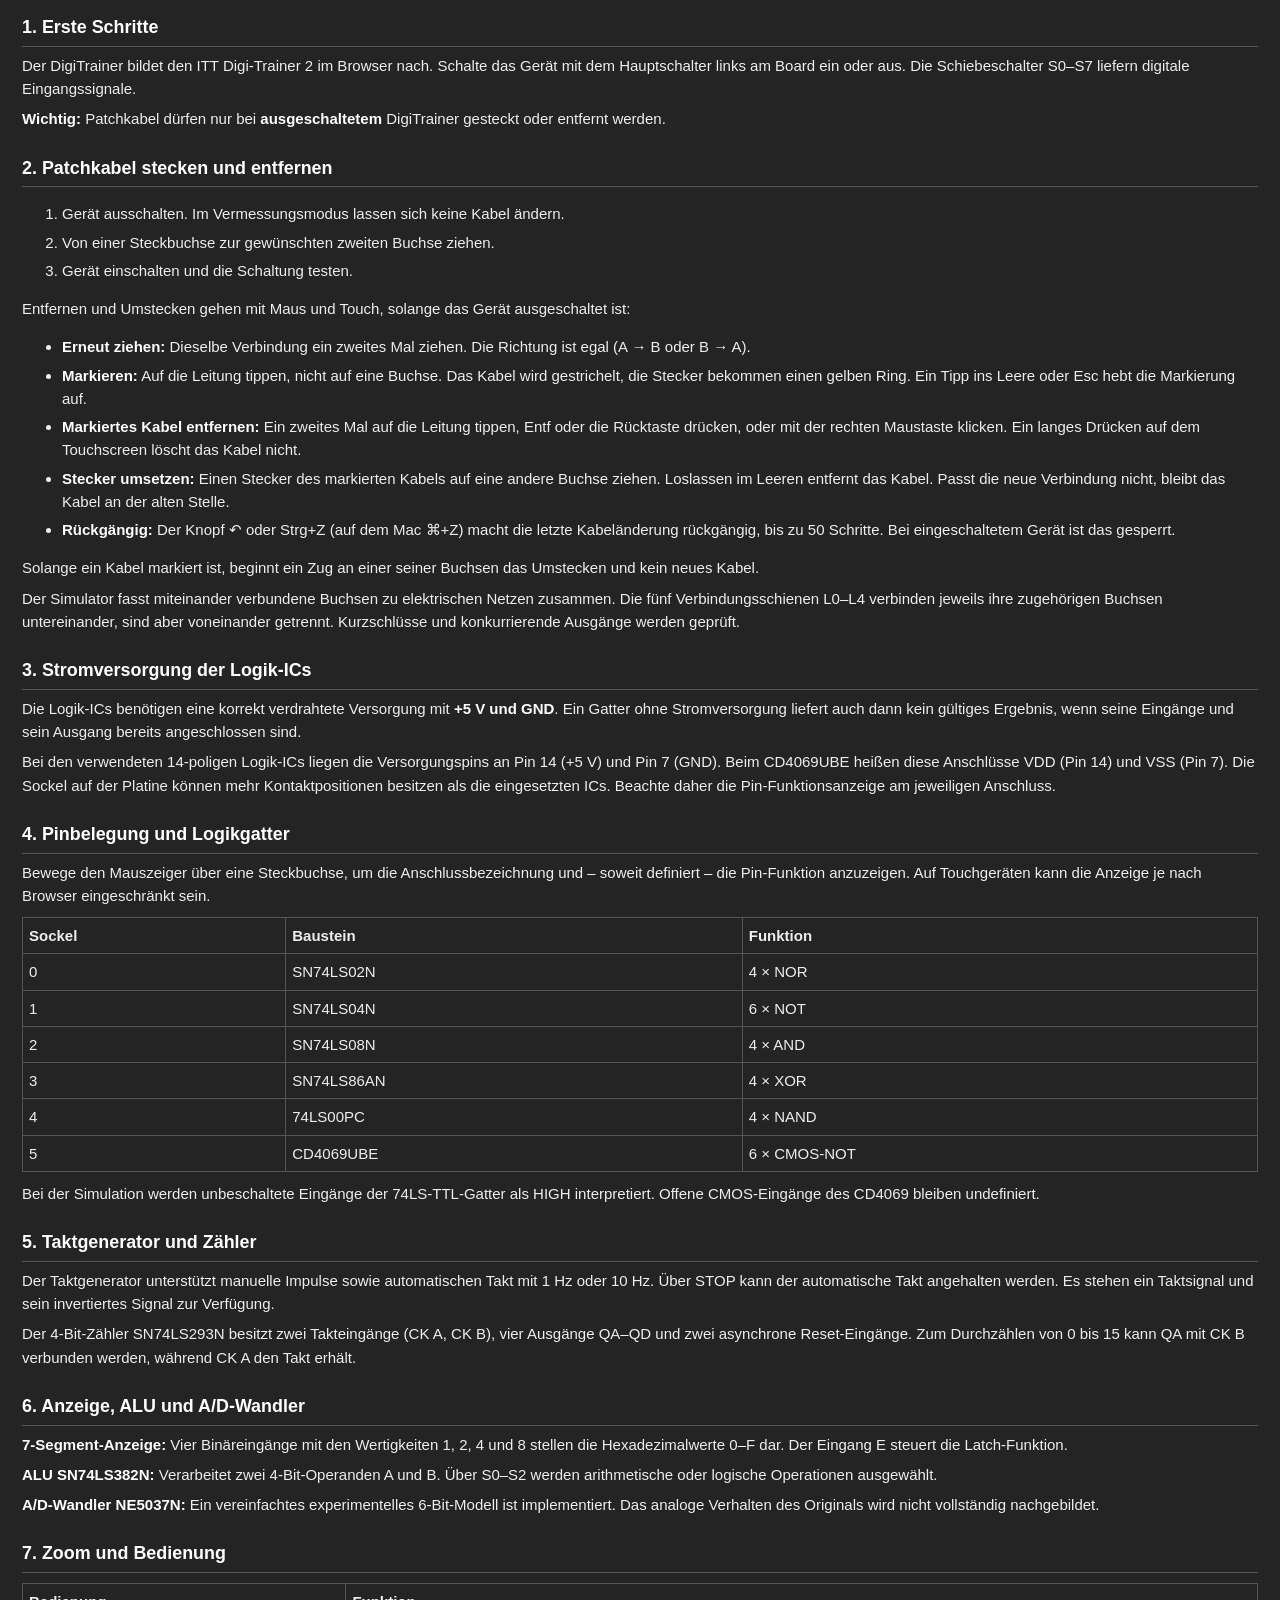
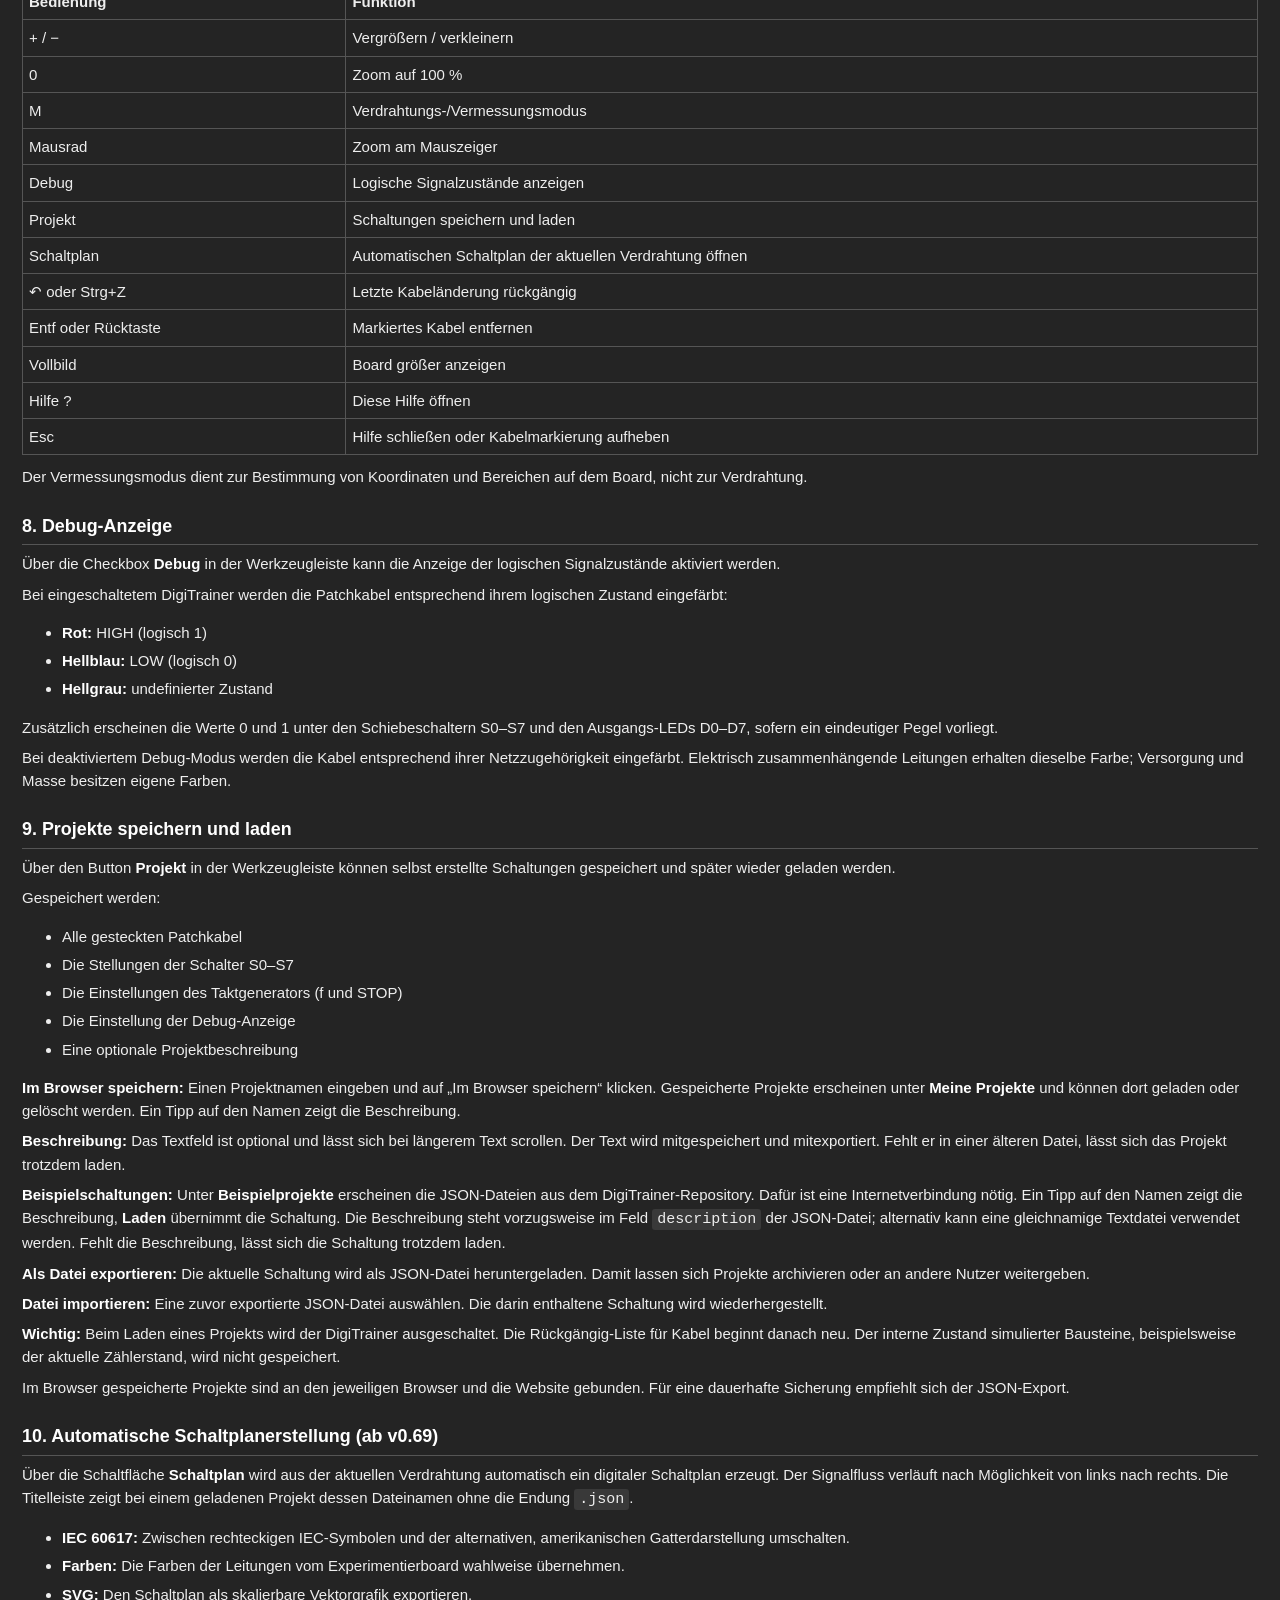
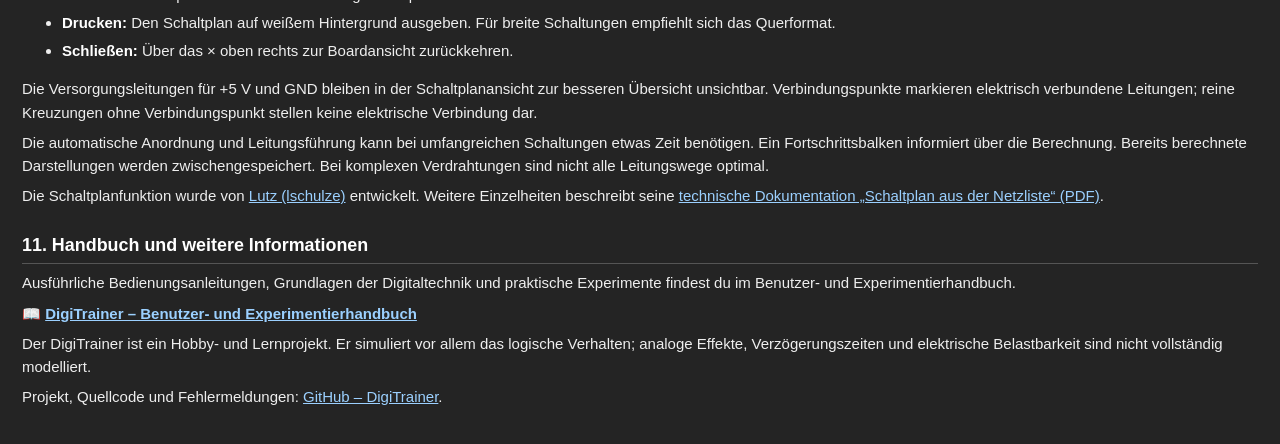
==== commit 7ac33b71: "Revise help text for simulation and project features Updated help content to clarify simulation beha" ====
--- a/help.html
+++ b/help.html
@@ -55,7 +55,7 @@
 <tr><td>4</td><td>74LS00PC</td><td>4 × NAND</td></tr>
 <tr><td>5</td><td>CD4069UBE</td><td>6 × CMOS-NOT</td></tr>
 </table>
-<p>Unbeschaltete Eingänge können einen undefinierten logischen Zustand haben.</p>
+<p>Bei der Simulation werden unbeschaltete Eingänge der 74LS-TTL-Gatter als HIGH interpretiert. Offene CMOS-Eingänge des CD4069 bleiben undefiniert.</p>
 
 <h2>5. Taktgenerator und Zähler</h2>
 <p>Der Taktgenerator unterstützt manuelle Impulse sowie automatischen Takt mit 1 Hz oder 10 Hz. Über STOP kann der automatische Takt angehalten werden. Es stehen ein Taktsignal und sein invertiertes Signal zur Verfügung.</p>
@@ -75,6 +75,7 @@
 <tr><td>Mausrad</td><td>Zoom am Mauszeiger</td></tr>
 <tr><td>Debug</td><td>Logische Signalzustände anzeigen</td></tr>
 <tr><td>Projekt</td><td>Schaltungen speichern und laden</td></tr>
+<tr><td>Schaltplan</td><td>Automatischen Schaltplan der aktuellen Verdrahtung öffnen</td></tr>
 <tr><td>↶ oder Strg+Z</td><td>Letzte Kabeländerung rückgängig</td></tr>
 <tr><td>Entf oder Rücktaste</td><td>Markiertes Kabel entfernen</td></tr>
 <tr><td>Vollbild</td><td>Board größer anzeigen</td></tr>
@@ -92,7 +93,7 @@
 <li><strong>Hellgrau:</strong> undefinierter Zustand</li>
 </ul>
 <p>Zusätzlich erscheinen die Werte 0 und 1 unter den Schiebeschaltern S0–S7 und den Ausgangs-LEDs D0–D7, sofern ein eindeutiger Pegel vorliegt.</p>
-<p>Bei deaktiviertem Debug-Modus werden die Kabel in ihren normalen Farben dargestellt: Rot für +5 V, Blau für GND und Grün für sonstige Verbindungen.</p>
+<p>Bei deaktiviertem Debug-Modus werden die Kabel entsprechend ihrer Netzzugehörigkeit eingefärbt. Elektrisch zusammenhängende Leitungen erhalten dieselbe Farbe; Versorgung und Masse besitzen eigene Farben.</p>
 
 <h2>9. Projekte speichern und laden</h2>
 <p>Über den Button <strong>Projekt</strong> in der Werkzeugleiste können selbst erstellte Schaltungen gespeichert und später wieder geladen werden.</p>
@@ -102,17 +103,33 @@
 <li>Die Stellungen der Schalter S0–S7</li>
 <li>Die Einstellungen des Taktgenerators (f und STOP)</li>
 <li>Die Einstellung der Debug-Anzeige</li>
+<li>Eine optionale Projektbeschreibung</li>
 </ul>
-<p><strong>Im Browser speichern:</strong> Einen Projektnamen eingeben und auf „Im Browser speichern“ klicken. Gespeicherte Projekte erscheinen in einer Liste und können dort geladen oder gelöscht werden. Ein Tipp auf den Namen zeigt die Beschreibung.</p>
+<p><strong>Im Browser speichern:</strong> Einen Projektnamen eingeben und auf „Im Browser speichern“ klicken. Gespeicherte Projekte erscheinen unter <strong>Meine Projekte</strong> und können dort geladen oder gelöscht werden. Ein Tipp auf den Namen zeigt die Beschreibung.</p>
 <p><strong>Beschreibung:</strong> Das Textfeld ist optional und lässt sich bei längerem Text scrollen. Der Text wird mitgespeichert und mitexportiert. Fehlt er in einer älteren Datei, lässt sich das Projekt trotzdem laden.</p>
-<p><strong>Beispielschaltungen:</strong> Unter der eigenen Liste erscheinen die JSON-Dateien aus Manfreds DigiTrainer. Dafür ist eine Internetverbindung nötig. Ein Tipp auf den Namen zeigt die Beschreibung, Laden übernimmt die Schaltung. Die Beschreibung steht im Feld description der Datei oder in einer Textdatei mit demselben Namen und wird dort nur gelesen. Fehlt sie, lässt sich die Schaltung trotzdem laden. Eine eigene Beschreibung bleibt beim Speichern im Browser und beim Export als Datei erhalten.</p>
+<p><strong>Beispielschaltungen:</strong> Unter <strong>Beispielprojekte</strong> erscheinen die JSON-Dateien aus dem DigiTrainer-Repository. Dafür ist eine Internetverbindung nötig. Ein Tipp auf den Namen zeigt die Beschreibung, <strong>Laden</strong> übernimmt die Schaltung. Die Beschreibung steht vorzugsweise im Feld <code>description</code> der JSON-Datei; alternativ kann eine gleichnamige Textdatei verwendet werden. Fehlt die Beschreibung, lässt sich die Schaltung trotzdem laden.</p>
 <p><strong>Als Datei exportieren:</strong> Die aktuelle Schaltung wird als JSON-Datei heruntergeladen. Damit lassen sich Projekte archivieren oder an andere Nutzer weitergeben.</p>
 <p><strong>Datei importieren:</strong> Eine zuvor exportierte JSON-Datei auswählen. Die darin enthaltene Schaltung wird wiederhergestellt.</p>
 <p><strong>Wichtig:</strong> Beim Laden eines Projekts wird der DigiTrainer ausgeschaltet. Die Rückgängig-Liste für Kabel beginnt danach neu. Der interne Zustand simulierter Bausteine, beispielsweise der aktuelle Zählerstand, wird nicht gespeichert.</p>
 <p>Im Browser gespeicherte Projekte sind an den jeweiligen Browser und die Website gebunden. Für eine dauerhafte Sicherung empfiehlt sich der JSON-Export.</p>
 
-<h2>10. Hinweise und Rückmeldungen</h2>
+<h2>10. Automatische Schaltplanerstellung (ab v0.69)</h2>
+<p>Über die Schaltfläche <strong>Schaltplan</strong> wird aus der aktuellen Verdrahtung automatisch ein digitaler Schaltplan erzeugt. Der Signalfluss verläuft nach Möglichkeit von links nach rechts. Die Titelleiste zeigt bei einem geladenen Projekt dessen Dateinamen ohne die Endung <code>.json</code>.</p>
+<ul>
+<li><strong>IEC 60617:</strong> Zwischen rechteckigen IEC-Symbolen und der alternativen, amerikanischen Gatterdarstellung umschalten.</li>
+<li><strong>Farben:</strong> Die Farben der Leitungen vom Experimentierboard wahlweise übernehmen.</li>
+<li><strong>SVG:</strong> Den Schaltplan als skalierbare Vektorgrafik exportieren.</li>
+<li><strong>Drucken:</strong> Den Schaltplan auf weißem Hintergrund ausgeben. Für breite Schaltungen empfiehlt sich das Querformat.</li>
+<li><strong>Schließen:</strong> Über das × oben rechts zur Boardansicht zurückkehren.</li>
+</ul>
+<p>Die Versorgungsleitungen für +5 V und GND bleiben in der Schaltplanansicht zur besseren Übersicht unsichtbar. Verbindungspunkte markieren elektrisch verbundene Leitungen; reine Kreuzungen ohne Verbindungspunkt stellen keine elektrische Verbindung dar.</p>
+<p>Die automatische Anordnung und Leitungsführung kann bei umfangreichen Schaltungen etwas Zeit benötigen. Ein Fortschrittsbalken informiert über die Berechnung. Bereits berechnete Darstellungen werden zwischengespeichert. Bei komplexen Verdrahtungen sind nicht alle Leitungswege optimal.</p>
+<p>Die Schaltplanfunktion wurde von <a href="https://github.com/lschulze" target="_blank" rel="noopener noreferrer">Lutz (lschulze)</a> entwickelt. Weitere Einzelheiten beschreibt seine <a href="docs/Schaltplan-aus-Netzliste.pdf" target="_blank" rel="noopener noreferrer">technische Dokumentation „Schaltplan aus der Netzliste“ (PDF)</a>.</p>
+
+<h2>11. Handbuch und weitere Informationen</h2>
+<p>Ausführliche Bedienungsanleitungen, Grundlagen der Digitaltechnik und praktische Experimente findest du im Benutzer- und Experimentierhandbuch.</p>
+<p><strong>📖 <a href="https://github.com/ManiBecker/DigiTrainer/blob/main/docs/DigiTrainer-Handbuch.adoc" target="_blank" rel="noopener noreferrer">DigiTrainer – Benutzer- und Experimentierhandbuch</a></strong></p>
 <p>Der DigiTrainer ist ein Hobby- und Lernprojekt. Er simuliert vor allem das logische Verhalten; analoge Effekte, Verzögerungszeiten und elektrische Belastbarkeit sind nicht vollständig modelliert.</p>
-<p>Projekt und Fehlermeldungen: <a href="https://github.com/ManiBecker/DigiTrainer" target="_blank" rel="noopener">GitHub – DigiTrainer</a>.</p>
+<p>Projekt, Quellcode und Fehlermeldungen: <a href="https://github.com/ManiBecker/DigiTrainer" target="_blank" rel="noopener noreferrer">GitHub – DigiTrainer</a>.</p>
 </body>
 </html>
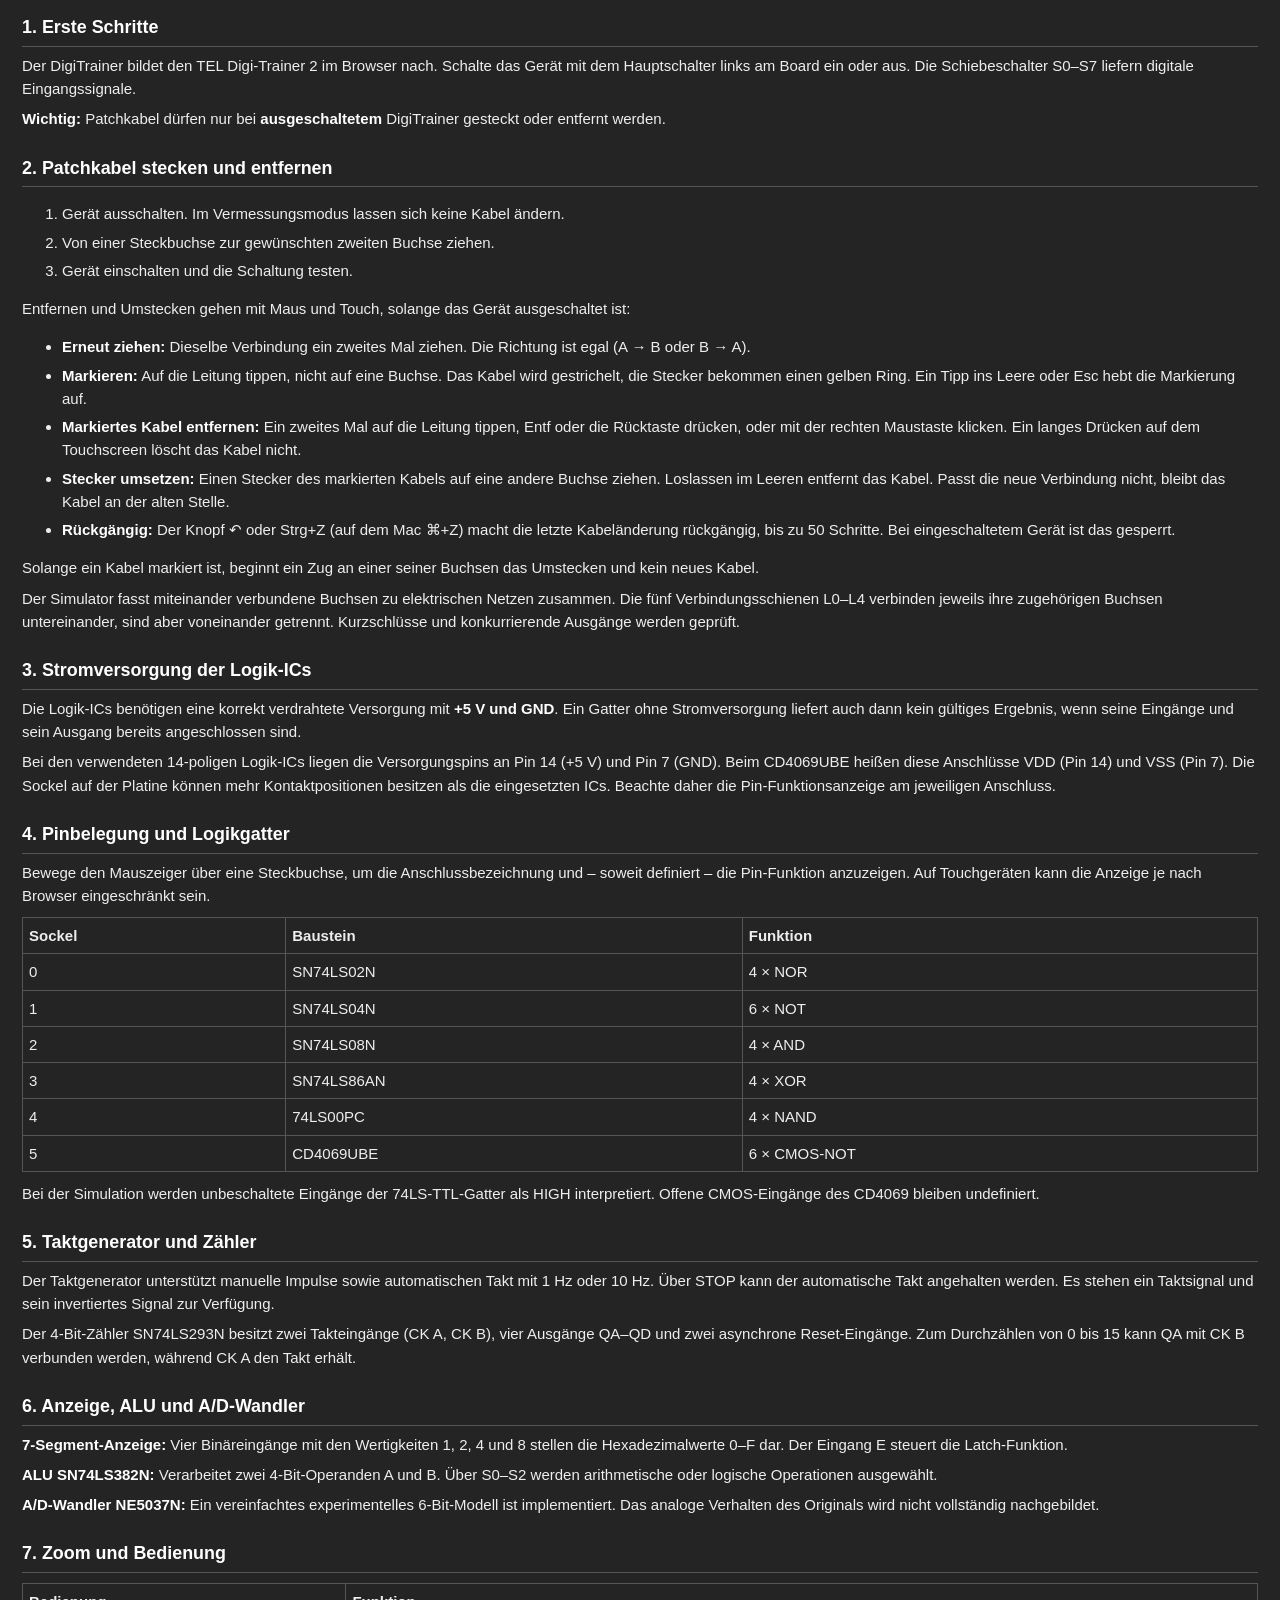
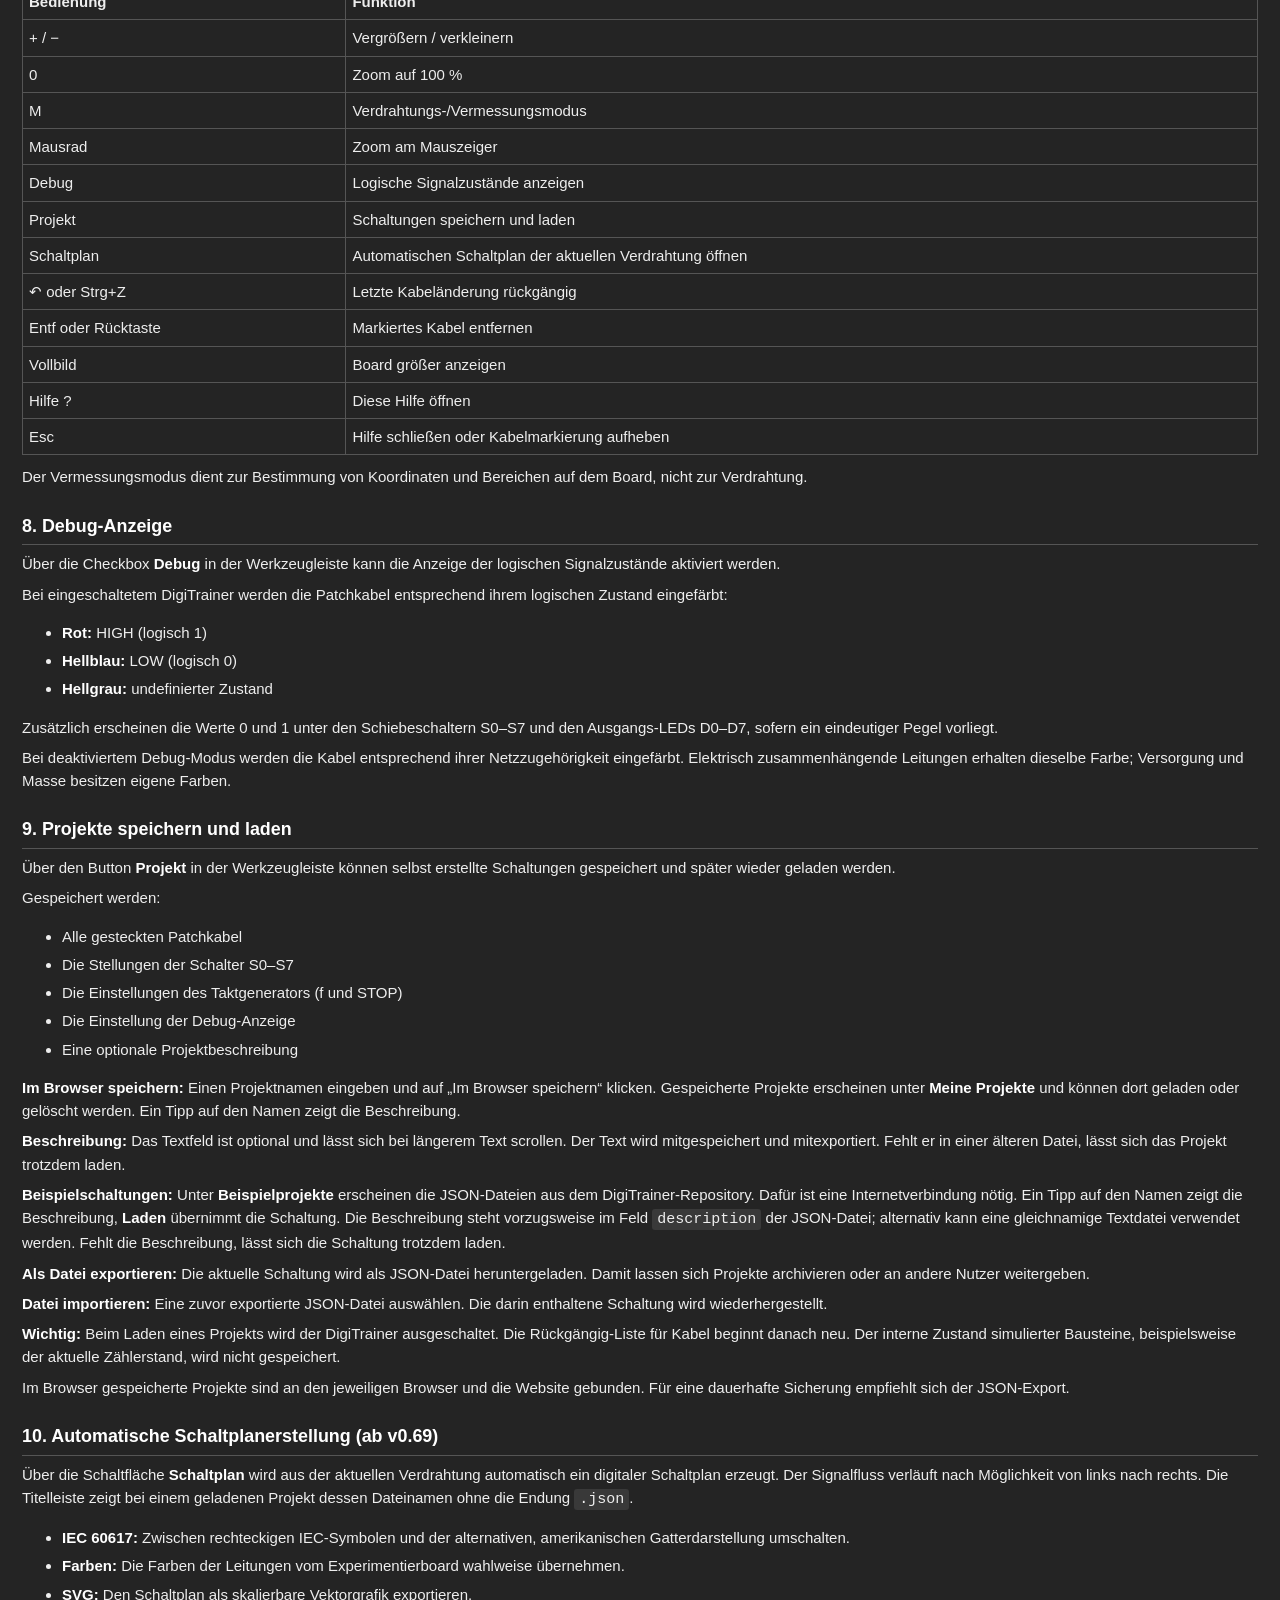
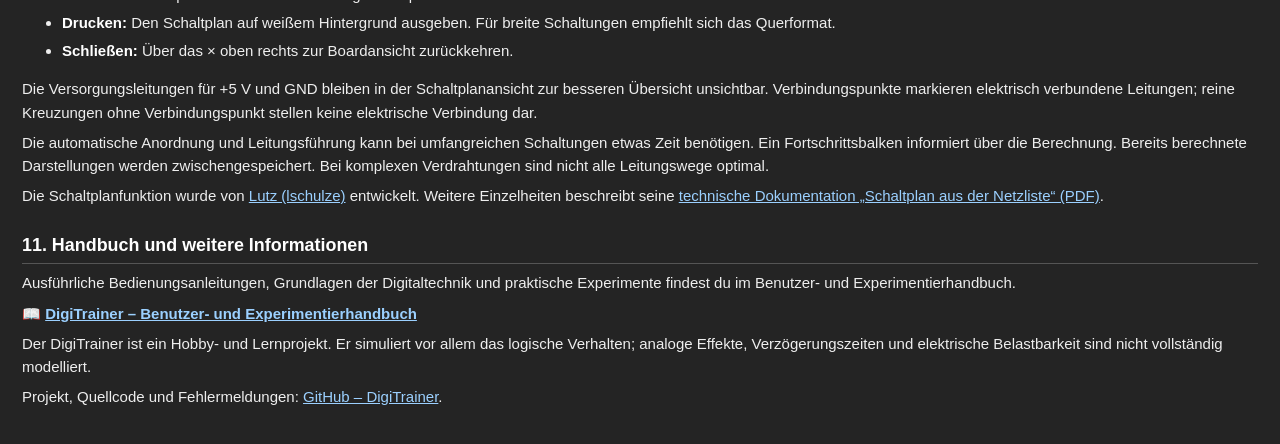
==== commit addd46fc: "DigiTrainer v0.70: Offline project library and TEL board rename" ====
--- a/help.html
+++ b/help.html
@@ -20,7 +20,7 @@
 </head>
 <body>
 <h2>1. Erste Schritte</h2>
-<p>Der DigiTrainer bildet den ITT Digi-Trainer 2 im Browser nach. Schalte das Gerät mit dem Hauptschalter links am Board ein oder aus. Die Schiebeschalter S0–S7 liefern digitale Eingangssignale.</p>
+<p>Der DigiTrainer bildet den TEL Digi-Trainer 2 im Browser nach. Schalte das Gerät mit dem Hauptschalter links am Board ein oder aus. Die Schiebeschalter S0–S7 liefern digitale Eingangssignale.</p>
 <p><strong>Wichtig:</strong> Patchkabel dürfen nur bei <strong>ausgeschaltetem</strong> DigiTrainer gesteckt oder entfernt werden.</p>
 
 <h2>2. Patchkabel stecken und entfernen</h2>
@@ -128,7 +128,7 @@
 
 <h2>11. Handbuch und weitere Informationen</h2>
 <p>Ausführliche Bedienungsanleitungen, Grundlagen der Digitaltechnik und praktische Experimente findest du im Benutzer- und Experimentierhandbuch.</p>
-<p><strong>📖 <a href="https://github.com/ManiBecker/DigiTrainer/blob/main/docs/DigiTrainer-Handbuch.adoc" target="_blank" rel="noopener noreferrer">DigiTrainer – Benutzer- und Experimentierhandbuch</a></strong></p>
+<p><strong>📖 <a href="https://github.com/ManiBecker/DigiTrainer/blob/main/docs/DigiTrainer-Handbuch.pdf" target="_blank" rel="noopener noreferrer">DigiTrainer – Benutzer- und Experimentierhandbuch</a></strong></p>
 <p>Der DigiTrainer ist ein Hobby- und Lernprojekt. Er simuliert vor allem das logische Verhalten; analoge Effekte, Verzögerungszeiten und elektrische Belastbarkeit sind nicht vollständig modelliert.</p>
 <p>Projekt, Quellcode und Fehlermeldungen: <a href="https://github.com/ManiBecker/DigiTrainer" target="_blank" rel="noopener noreferrer">GitHub – DigiTrainer</a>.</p>
 </body>
